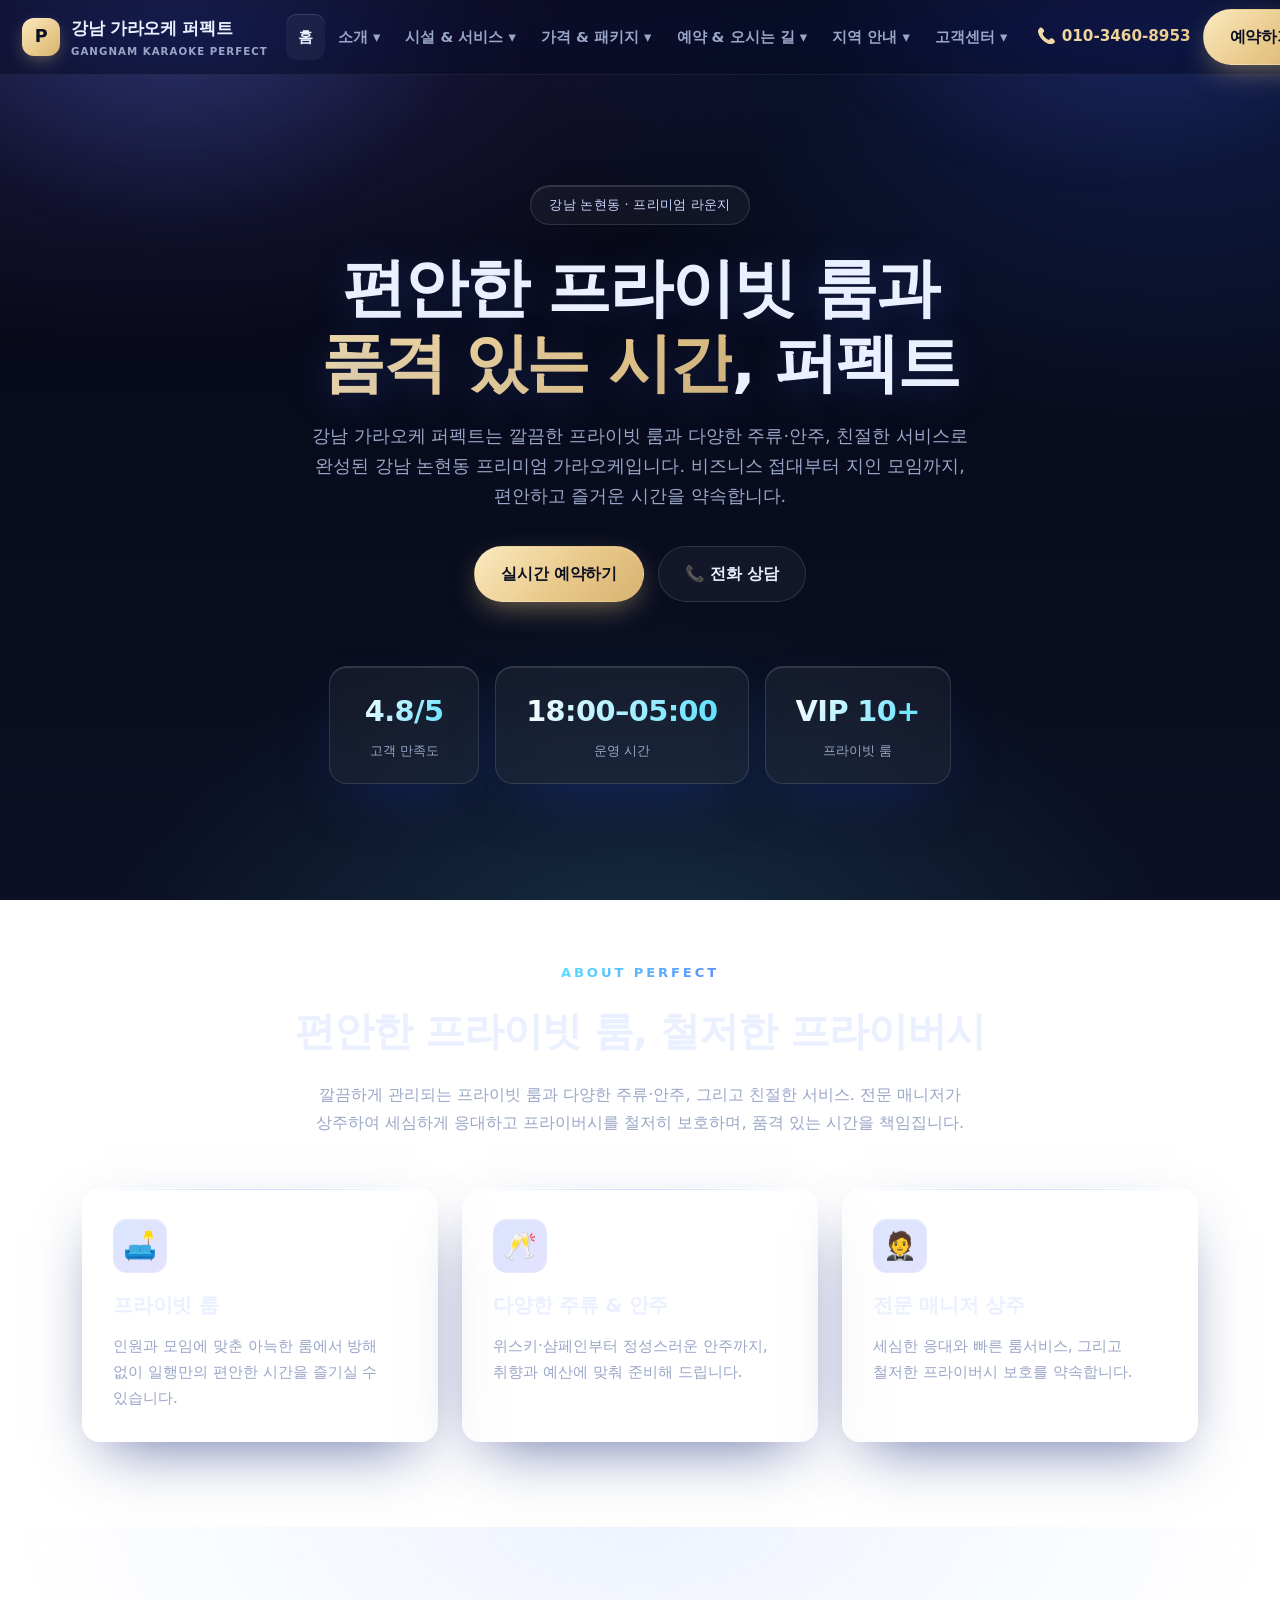
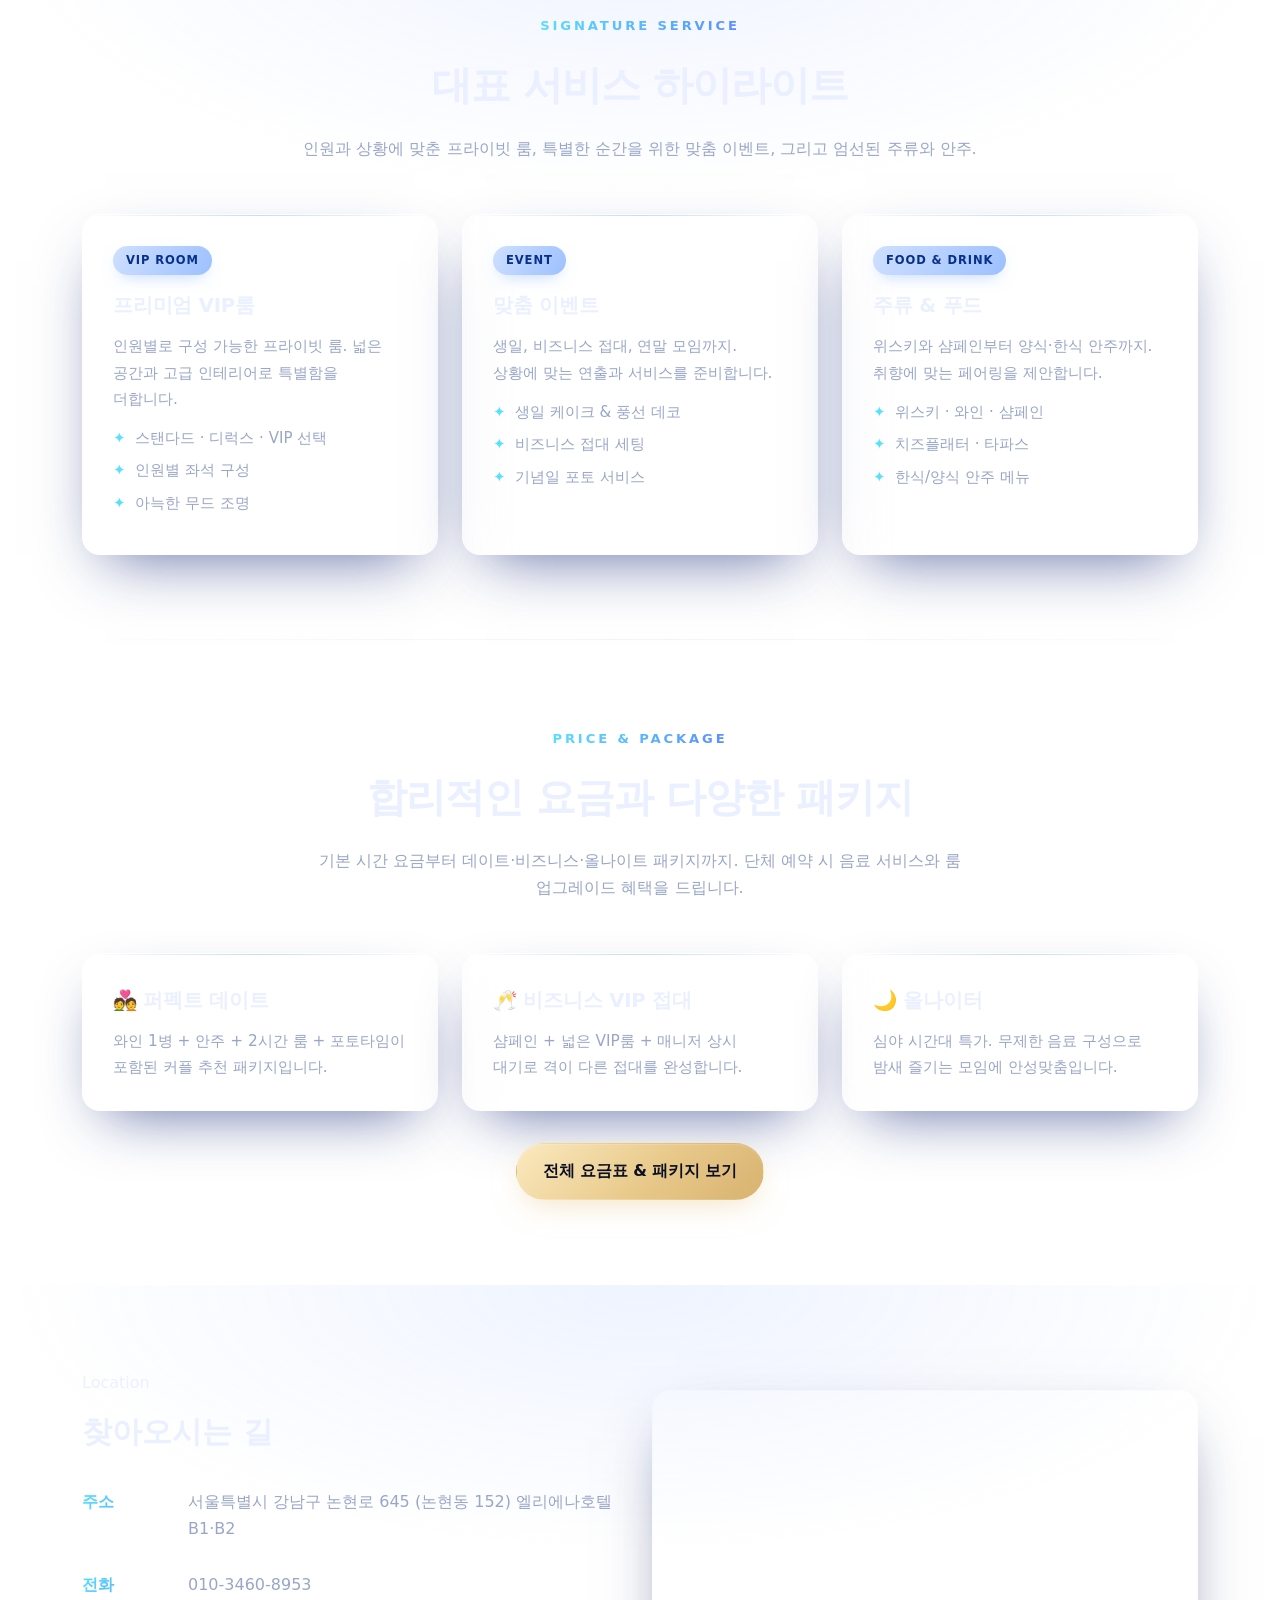
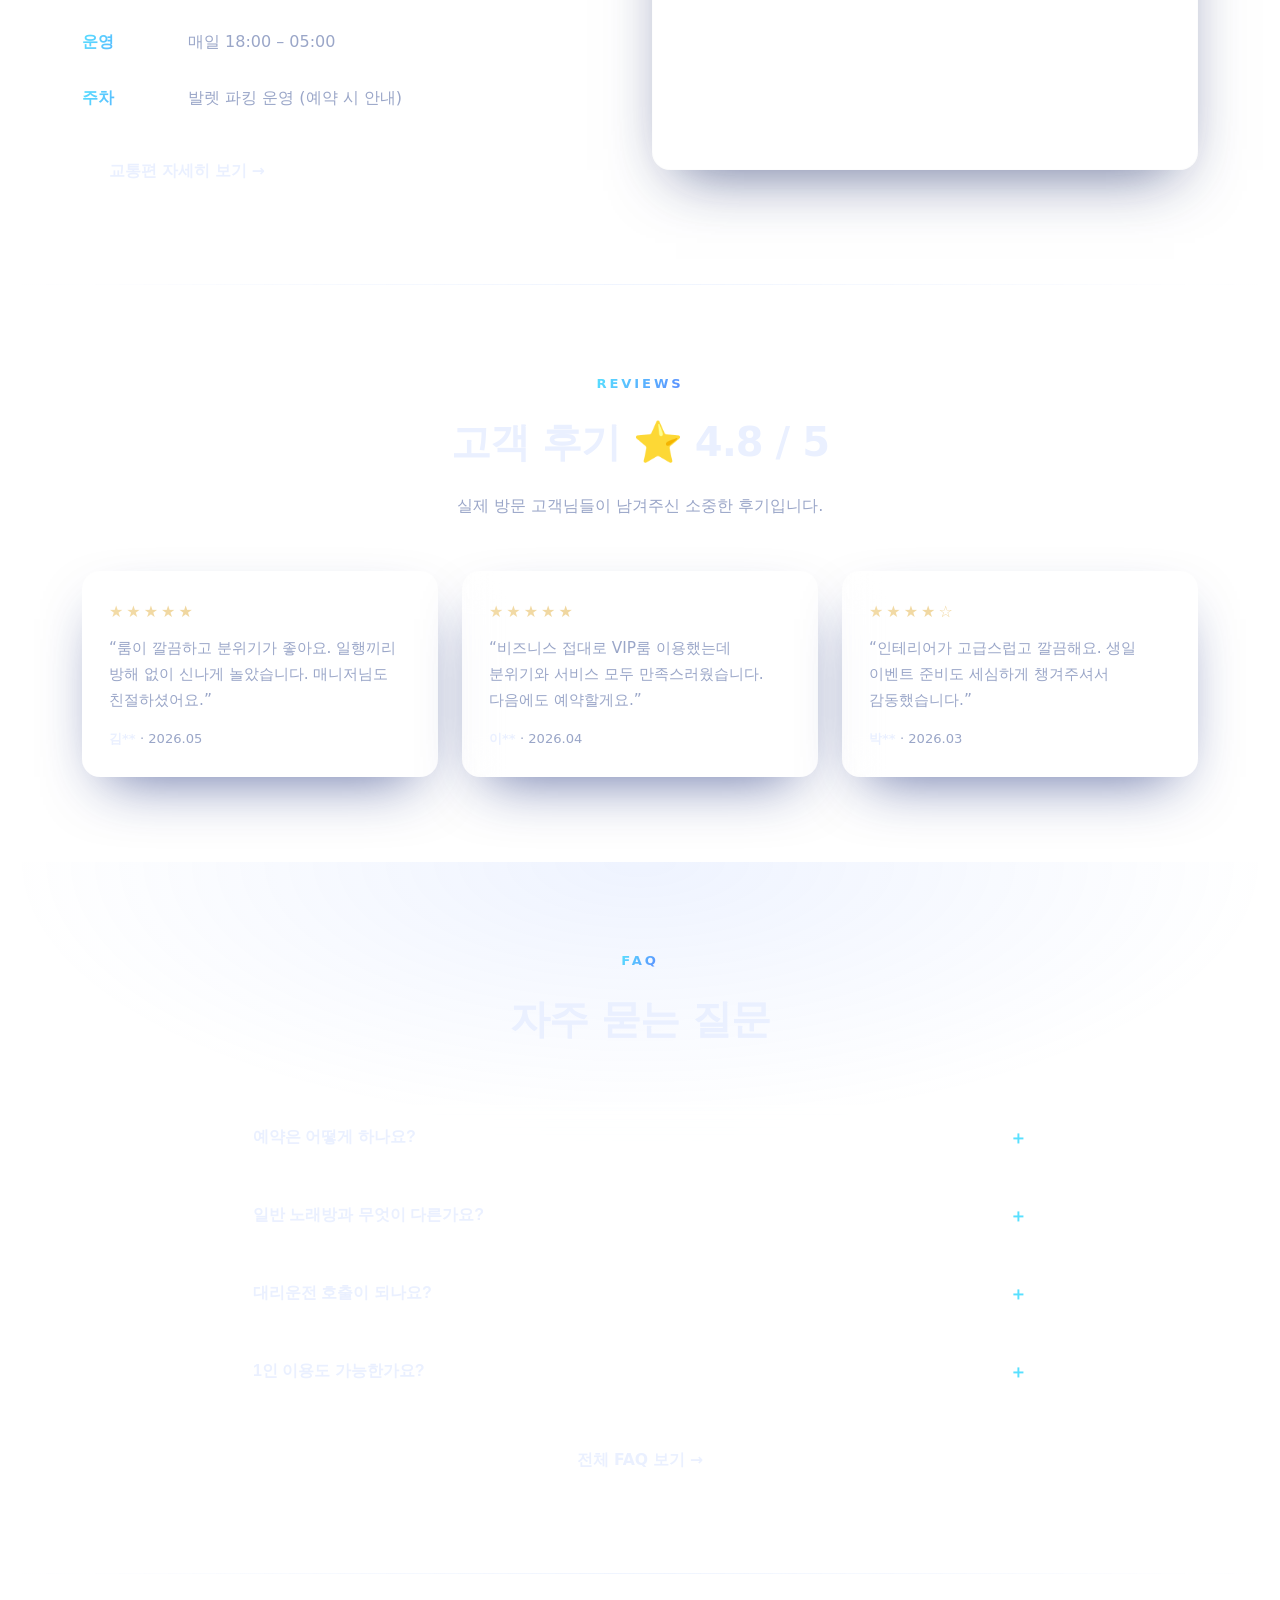
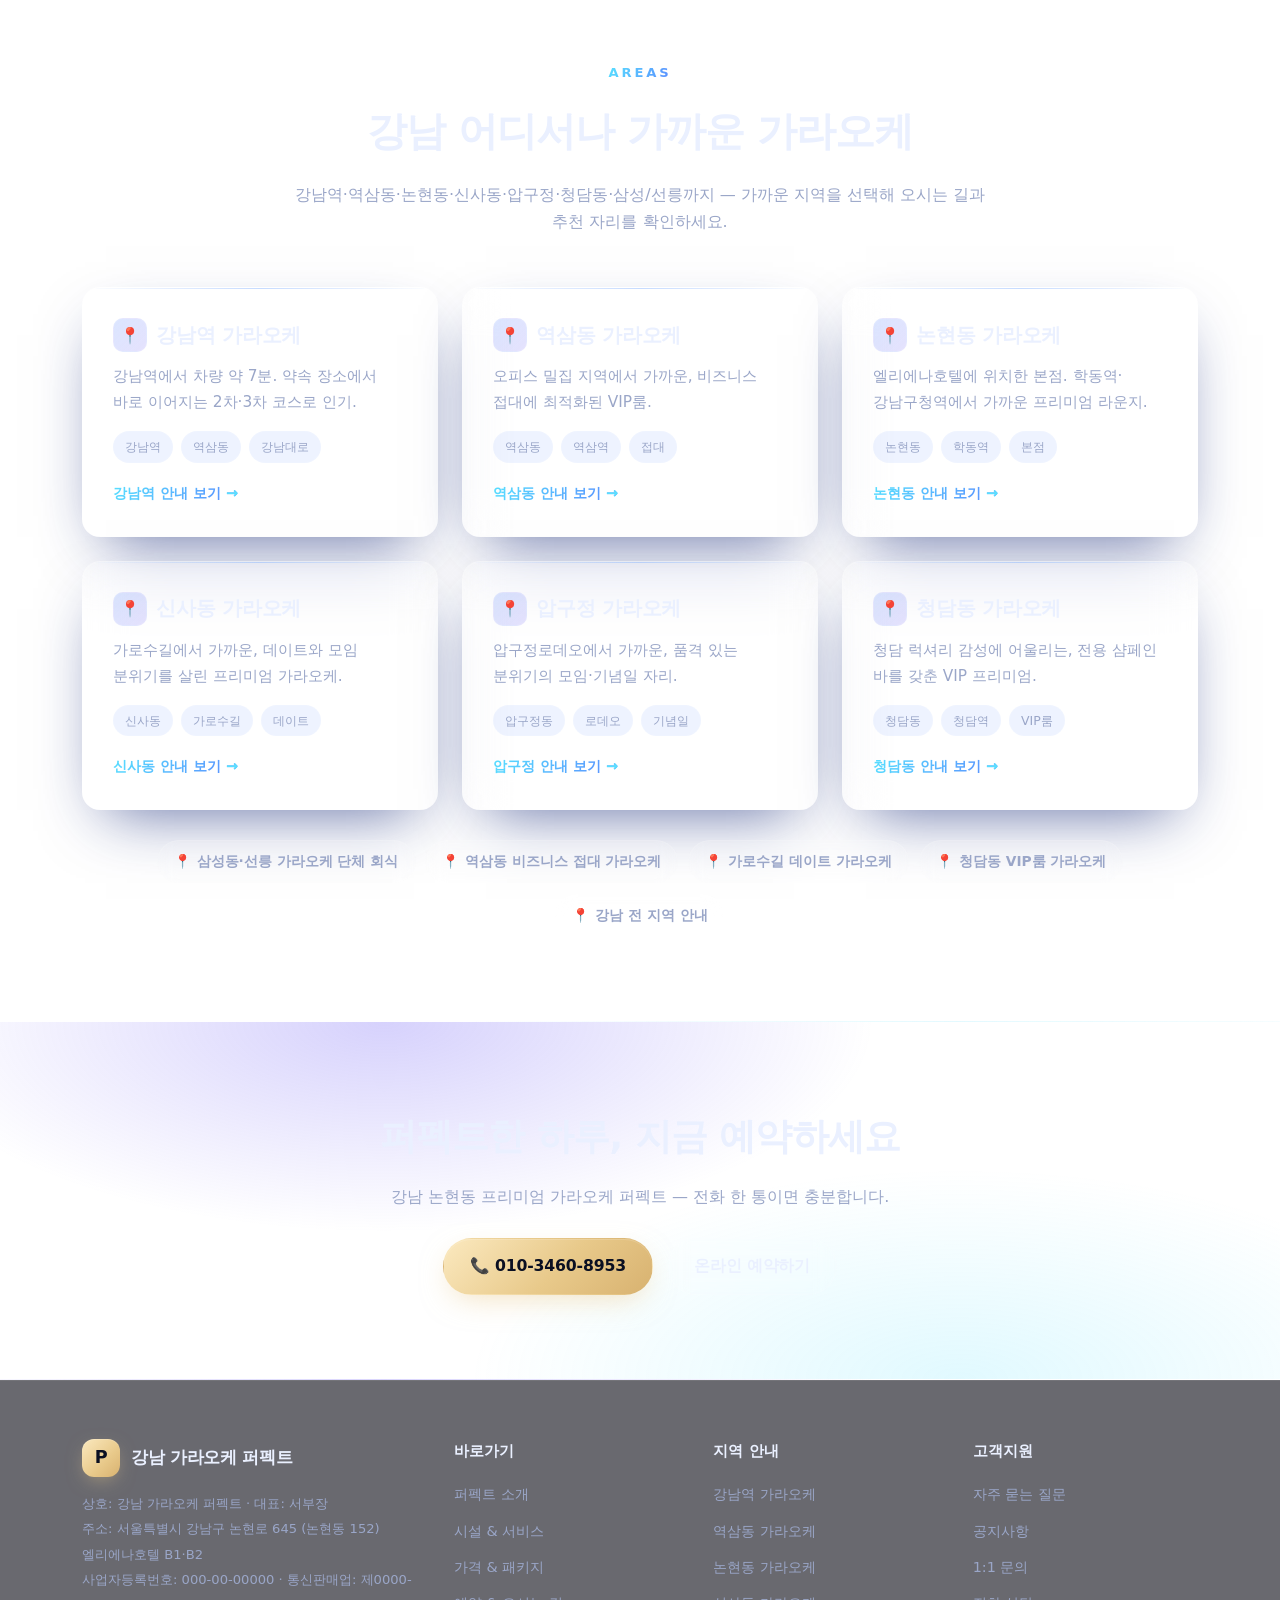
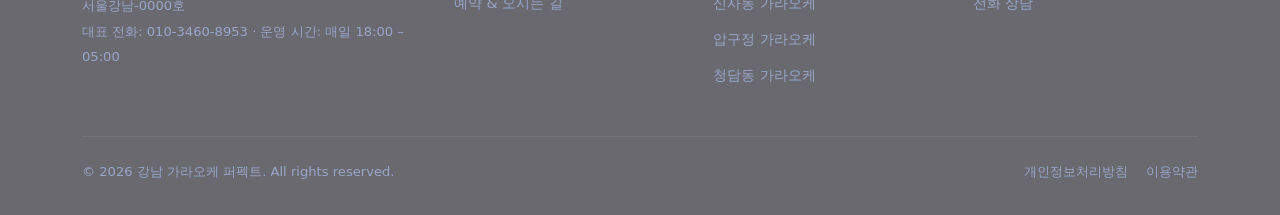
==== index.html @ 4d31bc75 "메인페이지 타이틀·설명 카피 교체 (24시 & 연중무휴 / 무료픽업·리셋 시스템) - title / meta description 신규 카피 반영 - og:title·og:desc" ====
<!DOCTYPE html>
<html lang="ko">
<head>
  <meta charset="UTF-8" />
  <meta name="viewport" content="width=device-width, initial-scale=1.0" />
  <meta name="theme-color" content="#05060f" />
  <link rel="icon" href="favicon.svg" type="image/svg+xml" />
  <link rel="icon" href="favicon.ico" sizes="any" />
  <link rel="apple-touch-icon" href="apple-touch-icon.png" />
  <title>강남 가라오케 퍼펙트 | 24시 &amp; 연중무휴</title>
  <meta name="description" content="강남 논현 논현동 위치. 퍼펙트는 다릅니다. 24시 상시 무료픽업. 무한 리셋 가능한 프리미엄 시스템. 전화 한 통으로 실시간 라인업 체크하세요." />
  <meta name="keywords" content="강남 가라오케, 퍼펙트, 강남 라운지, 논현동 가라오케, VIP룸, 프리미엄 가라오케" />
  <link rel="canonical" href="https://perfectbest365.com/" />
  <meta name="robots" content="index, follow, max-image-preview:large, max-snippet:-1, max-video-preview:-1" />
  <meta name="author" content="강남 가라오케 퍼펙트 운영팀" />

  <!-- Open Graph / 선호 썸네일 지정 -->
  <meta property="og:type" content="business.business" />
  <meta property="og:site_name" content="강남 가라오케 퍼펙트" />
  <meta property="og:title" content="강남 가라오케 퍼펙트 | 24시 &amp; 연중무휴" />
  <meta property="og:description" content="강남 논현 논현동 위치. 퍼펙트는 다릅니다. 24시 상시 무료픽업. 무한 리셋 가능한 프리미엄 시스템. 전화 한 통으로 실시간 라인업 체크하세요." />
  <meta property="og:url" content="https://perfectbest365.com/" />
  <meta property="og:image" content="https://perfectbest365.com/images/og.jpg" />
  <meta property="og:image:width" content="1200" />
  <meta property="og:image:height" content="630" />
  <meta property="og:image:alt" content="강남 가라오케 퍼펙트 — 강남 논현동 프리미엄 가라오케" />
  <meta property="og:locale" content="ko_KR" />
  <meta name="twitter:card" content="summary_large_image" />
  <meta name="twitter:title" content="강남 가라오케 퍼펙트 | 24시 &amp; 연중무휴" />
  <meta name="twitter:description" content="강남 논현 논현동 위치. 퍼펙트는 다릅니다. 24시 상시 무료픽업. 무한 리셋 가능한 프리미엄 시스템. 전화 한 통으로 실시간 라인업 체크하세요." />
  <meta name="twitter:image" content="https://perfectbest365.com/images/og.jpg" />

  <link rel="preconnect" href="https://maps.google.com" />
  <link rel="stylesheet" href="css/style.css" />

  <!-- LocalBusiness(BarOrPub) 구조화 데이터 -->
  <script type="application/ld+json">
  {
    "@context": "https://schema.org",
    "@type": "BarOrPub",
    "@id": "https://perfectbest365.com/#business",
    "name": "강남 가라오케 퍼펙트",
    "alternateName": "강남 가라오케 퍼펙트 서부장",
    "description": "강남 논현동의 프리미엄 가라오케. 깔끔한 프라이빗 룸과 다양한 주류, 친절한 서비스를 제공합니다.",
    "url": "https://perfectbest365.com/",
    "telephone": "+82-10-3460-8953",
    "image": "https://perfectbest365.com/images/og.jpg",
    "logo": "https://perfectbest365.com/apple-touch-icon.png",
    "priceRange": "₩₩₩",
    "currenciesAccepted": "KRW",
    "paymentAccepted": "현금, 신용카드",
    "smokingAllowed": false,
    "foundingDate": "2020",
    "areaServed": ["강남구", "논현동", "역삼동", "신사동", "서울"],
    "address": {
      "@type": "PostalAddress",
      "streetAddress": "논현로 645 엘리에나호텔 B1, B2",
      "addressLocality": "강남구",
      "addressRegion": "서울특별시",
      "postalCode": "06105",
      "addressCountry": "KR"
    },
    "geo": {
      "@type": "GeoCoordinates",
      "latitude": 37.5170,
      "longitude": 127.0381
    },
    "hasMap": "https://maps.google.com/?q=서울+강남구+논현로+645",
    "openingHoursSpecification": {
      "@type": "OpeningHoursSpecification",
      "dayOfWeek": ["Monday","Tuesday","Wednesday","Thursday","Friday","Saturday","Sunday"],
      "opens": "18:00",
      "closes": "05:00"
    },
    "aggregateRating": {
      "@type": "AggregateRating",
      "ratingValue": "4.8",
      "reviewCount": "217",
      "bestRating": "5",
      "worstRating": "1"
    },
    "review": [
      {
        "@type": "Review",
        "author": {"@type": "Person", "name": "김**"},
        "datePublished": "2026-05-01",
        "reviewRating": {"@type": "Rating", "ratingValue": "5", "bestRating": "5"},
        "reviewBody": "룸이 깔끔하고 분위기가 좋아요. 일행끼리 방해 없이 신나게 놀았습니다. 매니저님도 친절하셨어요."
      },
      {
        "@type": "Review",
        "author": {"@type": "Person", "name": "이**"},
        "datePublished": "2026-04-01",
        "reviewRating": {"@type": "Rating", "ratingValue": "5", "bestRating": "5"},
        "reviewBody": "비즈니스 접대로 VIP룸 이용했는데 분위기와 서비스 모두 만족스러웠습니다. 다음에도 예약할게요."
      },
      {
        "@type": "Review",
        "author": {"@type": "Person", "name": "박**"},
        "datePublished": "2026-03-01",
        "reviewRating": {"@type": "Rating", "ratingValue": "4", "bestRating": "5"},
        "reviewBody": "인테리어가 고급스럽고 깔끔해요. 생일 이벤트 준비도 세심하게 챙겨주셔서 감동했습니다."
      }
    ],
    "hasOfferCatalog": {
      "@type": "OfferCatalog",
      "name": "룸 & 패키지",
      "itemListElement": [
        {"@type": "Offer", "itemOffered": {"@type": "Service", "name": "스탠다드룸 (2~4인)"}, "priceCurrency": "KRW"},
        {"@type": "Offer", "itemOffered": {"@type": "Service", "name": "디럭스룸 (6~8인)"}, "priceCurrency": "KRW"},
        {"@type": "Offer", "itemOffered": {"@type": "Service", "name": "VIP룸 (10~15인)"}, "priceCurrency": "KRW"},
        {"@type": "Offer", "itemOffered": {"@type": "Service", "name": "퍼펙트 데이트 패키지"}, "priceCurrency": "KRW"},
        {"@type": "Offer", "itemOffered": {"@type": "Service", "name": "비즈니스 VIP 접대 패키지"}, "priceCurrency": "KRW"},
        {"@type": "Offer", "itemOffered": {"@type": "Service", "name": "올나이터 패키지"}, "priceCurrency": "KRW"}
      ]
    }
  }
  </script>
  <script type="application/ld+json">
  {
    "@context": "https://schema.org",
    "@type": "WebSite",
    "name": "강남 가라오케 퍼펙트",
    "url": "https://perfectbest365.com/",
    "inLanguage": "ko-KR",
    "publisher": {"@id": "https://perfectbest365.com/#business"}
  }
  </script>
  <script type="application/ld+json">
  {
    "@context": "https://schema.org",
    "@type": "FAQPage",
    "mainEntity": [
      {"@type": "Question", "name": "예약은 어떻게 하나요?", "acceptedAnswer": {"@type": "Answer", "text": "전화(010-3460-8953), 카카오톡, 또는 홈페이지 온라인 예약 폼으로 24시간 예약 가능합니다. 원하시는 날짜·시간·인원을 알려주시면 룸을 배정해 드립니다."}},
      {"@type": "Question", "name": "일반 노래방과 무엇이 다른가요?", "acceptedAnswer": {"@type": "Answer", "text": "퍼펙트는 고급스러운 인테리어와 프라이빗 룸, 친절한 매니저 응대, 엄선된 주류와 안주를 갖춘 프리미엄 가라오케입니다. 편안하고 프라이빗한 분위기에서 격이 다른 시간을 보내실 수 있습니다."}},
      {"@type": "Question", "name": "대리운전 호출이 되나요?", "acceptedAnswer": {"@type": "Answer", "text": "네, 매니저를 통해 대리운전 연계 서비스를 안내해 드립니다. 편하게 요청해 주세요."}},
      {"@type": "Question", "name": "1인 이용도 가능한가요?", "acceptedAnswer": {"@type": "Answer", "text": "가능합니다. 솔로 가라오케 이용도 환영하며, 자세한 요금은 가격 안내 페이지를 참고하시거나 전화로 문의해 주세요."}}
    ]
  }
  </script>
</head>
<body>

  <!-- ===== Header ===== -->
  <header class="site-header">
    <div class="container nav">
      <a class="brand" href="index.html">
        <span class="logo-mark">P</span>
        <span>강남 가라오케 퍼펙트<small>GANGNAM KARAOKE PERFECT</small></span>
      </a>

      <nav aria-label="주 메뉴">
        <ul class="nav-menu">
          <li class="current"><a href="index.html">홈</a></li>
          <li class="has-sub">
            <a href="about.html">소개 ▾</a>
            <ul class="submenu">
              <li><a href="about.html">퍼펙트 소개</a></li>
              <li><a href="about.html#vision">비전 &amp; 미션</a></li>
              <li><a href="about.html#history">연혁 &amp; 수상</a></li>
            </ul>
          </li>
          <li class="has-sub">
            <a href="facilities.html">시설 &amp; 서비스 ▾</a>
            <ul class="submenu">
              <li><a href="facilities.html#rooms">객실 타입</a></li>
              <li><a href="facilities.html#sound">인테리어 &amp; 분위기</a></li>
              <li><a href="facilities.html#drinks">주류 &amp; 안주</a></li>
              <li><a href="facilities.html#extra">부가 서비스</a></li>
            </ul>
          </li>
          <li class="has-sub">
            <a href="pricing.html">가격 &amp; 패키지 ▾</a>
            <ul class="submenu">
              <li><a href="pricing.html#hourly">시간별 요금</a></li>
              <li><a href="pricing.html#packages">이벤트 패키지</a></li>
              <li><a href="pricing.html#group">단체 &amp; 비즈니스</a></li>
            </ul>
          </li>
          <li class="has-sub">
            <a href="reservation.html">예약 &amp; 오시는 길 ▾</a>
            <ul class="submenu">
              <li><a href="reservation.html#book">예약하기</a></li>
              <li><a href="reservation.html#location">위치 &amp; 교통</a></li>
              <li><a href="reservation.html#parking">주차 정보</a></li>
            </ul>
          </li>
          <li class="has-sub">
            <a href="areas.html">지역 안내 ▾</a>
            <ul class="submenu">
              <li><a href="area-gangnam-station.html">강남역 가라오케</a></li>
              <li><a href="area-yeoksam.html">역삼동 가라오케</a></li>
              <li><a href="area-nonhyeon.html">논현동 가라오케</a></li>
              <li><a href="area-sinsa.html">신사동 가라오케</a></li>
              <li><a href="area-apgujeong.html">압구정 가라오케</a></li>
              <li><a href="area-cheongdam.html">청담동 가라오케</a></li>
              <li><a href="area-samseong.html">삼성·선릉 가라오케</a></li>
            </ul>
          </li>
          <li class="has-sub">
            <a href="support.html">고객센터 ▾</a>
            <ul class="submenu">
              <li><a href="support.html#faq">자주 묻는 질문</a></li>
              <li><a href="support.html#notice">공지사항</a></li>
              <li><a href="support.html#contact">1:1 문의</a></li>
            </ul>
          </li>
        </ul>
      </nav>

      <div class="nav-cta">
        <span class="nav-phone">📞 010-3460-8953</span>
        <a class="btn btn-gold" href="reservation.html">예약하기</a>
        <button class="nav-toggle" aria-label="메뉴 열기" aria-expanded="false">☰</button>
      </div>
    </div>
  </header>

  <!-- ===== Hero ===== -->
  <section class="hero">
    <div class="container">
      <span class="eyebrow">강남 논현동 · 프리미엄 라운지</span>
      <h1>편안한 프라이빗 룸과<br /><span class="gold">품격 있는 시간</span>, 퍼펙트</h1>
      <p class="lead">
        강남 가라오케 퍼펙트는 깔끔한 프라이빗 룸과 다양한 주류·안주, 친절한 서비스로
        완성된 강남 논현동 프리미엄 가라오케입니다. 비즈니스 접대부터 지인 모임까지,
        편안하고 즐거운 시간을 약속합니다.
      </p>
      <div class="hero-actions">
        <a class="btn btn-gold" href="reservation.html">실시간 예약하기</a>
        <a class="btn btn-line" href="tel:01034608953">📞 전화 상담</a>
      </div>
      <div class="hero-stats">
        <div class="stat"><strong>4.8/5</strong><span>고객 만족도</span></div>
        <div class="stat"><strong>18:00–05:00</strong><span>운영 시간</span></div>
        <div class="stat"><strong>VIP 10+</strong><span>프라이빗 룸</span></div>
      </div>
    </div>
  </section>

  <!-- ===== 섹션 1 : 소개 ===== -->
  <section class="section">
    <div class="container">
      <div class="section-head">
        <span class="kicker">About Perfect</span>
        <h2>편안한 프라이빗 룸, 철저한 프라이버시</h2>
        <p>
          깔끔하게 관리되는 프라이빗 룸과 다양한 주류·안주, 그리고 친절한 서비스.
          전문 매니저가 상주하여 세심하게 응대하고 프라이버시를 철저히 보호하며, 품격 있는 시간을 책임집니다.
        </p>
      </div>
      <div class="grid grid-3">
        <div class="card">
          <div class="ico">🛋️</div>
          <h3>프라이빗 룸</h3>
          <p>인원과 모임에 맞춘 아늑한 룸에서 방해 없이 일행만의 편안한 시간을 즐기실 수 있습니다.</p>
        </div>
        <div class="card">
          <div class="ico">🥂</div>
          <h3>다양한 주류 &amp; 안주</h3>
          <p>위스키·샴페인부터 정성스러운 안주까지, 취향과 예산에 맞춰 준비해 드립니다.</p>
        </div>
        <div class="card">
          <div class="ico">🤵</div>
          <h3>전문 매니저 상주</h3>
          <p>세심한 응대와 빠른 룸서비스, 그리고 철저한 프라이버시 보호를 약속합니다.</p>
        </div>
      </div>
    </div>
  </section>

  <!-- ===== 섹션 2 : 대표 서비스 ===== -->
  <section class="section alt">
    <div class="container">
      <div class="section-head">
        <span class="kicker">Signature Service</span>
        <h2>대표 서비스 하이라이트</h2>
        <p>인원과 상황에 맞춘 프라이빗 룸, 특별한 순간을 위한 맞춤 이벤트, 그리고 엄선된 주류와 안주.</p>
      </div>
      <div class="grid grid-3">
        <div class="card">
          <span class="badge">VIP ROOM</span>
          <h3>프리미엄 VIP룸</h3>
          <p>인원별로 구성 가능한 프라이빗 룸. 넓은 공간과 고급 인테리어로 특별함을 더합니다.</p>
          <ul>
            <li>스탠다드 · 디럭스 · VIP 선택</li>
            <li>인원별 좌석 구성</li>
            <li>아늑한 무드 조명</li>
          </ul>
        </div>
        <div class="card">
          <span class="badge">EVENT</span>
          <h3>맞춤 이벤트</h3>
          <p>생일, 비즈니스 접대, 연말 모임까지. 상황에 맞는 연출과 서비스를 준비합니다.</p>
          <ul>
            <li>생일 케이크 &amp; 풍선 데코</li>
            <li>비즈니스 접대 세팅</li>
            <li>기념일 포토 서비스</li>
          </ul>
        </div>
        <div class="card">
          <span class="badge">FOOD &amp; DRINK</span>
          <h3>주류 &amp; 푸드</h3>
          <p>위스키와 샴페인부터 양식·한식 안주까지. 취향에 맞는 페어링을 제안합니다.</p>
          <ul>
            <li>위스키 · 와인 · 샴페인</li>
            <li>치즈플래터 · 타파스</li>
            <li>한식/양식 안주 메뉴</li>
          </ul>
        </div>
      </div>
    </div>
  </section>

  <!-- ===== 섹션 3 : 가격 안내 ===== -->
  <section class="section">
    <div class="container">
      <div class="section-head">
        <span class="kicker">Price &amp; Package</span>
        <h2>합리적인 요금과 다양한 패키지</h2>
        <p>기본 시간 요금부터 데이트·비즈니스·올나이트 패키지까지. 단체 예약 시 음료 서비스와 룸 업그레이드 혜택을 드립니다.</p>
      </div>
      <div class="grid grid-3">
        <div class="card">
          <h3>💑 퍼펙트 데이트</h3>
          <p>와인 1병 + 안주 + 2시간 룸 + 포토타임이 포함된 커플 추천 패키지입니다.</p>
        </div>
        <div class="card">
          <h3>🥂 비즈니스 VIP 접대</h3>
          <p>샴페인 + 넓은 VIP룸 + 매니저 상시 대기로 격이 다른 접대를 완성합니다.</p>
        </div>
        <div class="card">
          <h3>🌙 올나이터</h3>
          <p>심야 시간대 특가. 무제한 음료 구성으로 밤새 즐기는 모임에 안성맞춤입니다.</p>
        </div>
      </div>
      <div style="text-align:center; margin-top:32px;">
        <a class="btn btn-gold" href="pricing.html">전체 요금표 &amp; 패키지 보기</a>
      </div>
    </div>
  </section>

  <!-- ===== 섹션 4 : 위치 ===== -->
  <section class="section alt">
    <div class="container">
      <div class="grid grid-2" style="align-items:center;">
        <div>
          <span class="kicker">Location</span>
          <h2 style="font-size:1.9rem; margin:10px 0 16px;">찾아오시는 길</h2>
          <ul class="info-list">
            <li><span class="k">주소</span><span class="v">서울특별시 강남구 논현로 645 (논현동 152) 엘리에나호텔 B1·B2</span></li>
            <li><span class="k">전화</span><span class="v">010-3460-8953</span></li>
            <li><span class="k">운영</span><span class="v">매일 18:00 – 05:00</span></li>
            <li><span class="k">주차</span><span class="v">발렛 파킹 운영 (예약 시 안내)</span></li>
          </ul>
          <a class="btn btn-line" href="reservation.html#location" style="margin-top:18px;">교통편 자세히 보기 →</a>
        </div>
        <div>
          <iframe
            class="map-frame"
            title="강남 가라오케 퍼펙트 지도"
            loading="lazy"
            src="https://maps.google.com/maps?q=%EC%84%9C%EC%9A%B8%20%EA%B0%95%EB%82%A8%EA%B5%AC%20%EB%85%BC%ED%98%84%EB%A1%9C%20645&t=&z=16&ie=UTF8&iwloc=&output=embed">
          </iframe>
        </div>
      </div>
    </div>
  </section>

  <!-- ===== 섹션 5 : 후기 ===== -->
  <section class="section">
    <div class="container">
      <div class="section-head">
        <span class="kicker">Reviews</span>
        <h2>고객 후기 ⭐ 4.8 / 5</h2>
        <p>실제 방문 고객님들이 남겨주신 소중한 후기입니다.</p>
      </div>
      <div class="grid grid-3">
        <div class="review">
          <div class="stars">★★★★★</div>
          <p>“룸이 깔끔하고 분위기가 좋아요. 일행끼리 방해 없이 신나게 놀았습니다. 매니저님도 친절하셨어요.”</p>
          <div class="who"><strong>김**</strong> · 2026.05</div>
        </div>
        <div class="review">
          <div class="stars">★★★★★</div>
          <p>“비즈니스 접대로 VIP룸 이용했는데 분위기와 서비스 모두 만족스러웠습니다. 다음에도 예약할게요.”</p>
          <div class="who"><strong>이**</strong> · 2026.04</div>
        </div>
        <div class="review">
          <div class="stars">★★★★☆</div>
          <p>“인테리어가 고급스럽고 깔끔해요. 생일 이벤트 준비도 세심하게 챙겨주셔서 감동했습니다.”</p>
          <div class="who"><strong>박**</strong> · 2026.03</div>
        </div>
      </div>
    </div>
  </section>

  <!-- ===== 섹션 6 : FAQ 요약 ===== -->
  <section class="section alt">
    <div class="container">
      <div class="section-head">
        <span class="kicker">FAQ</span>
        <h2>자주 묻는 질문</h2>
      </div>
      <div style="max-width:820px; margin:0 auto;">
        <div class="faq-item">
          <button class="faq-q" aria-expanded="false">예약은 어떻게 하나요?<span class="mark">＋</span></button>
          <div class="faq-a"><div class="faq-a-inner">전화(010-3460-8953), 카카오톡, 또는 홈페이지 온라인 예약 폼으로 24시간 예약 가능합니다. 원하시는 날짜·시간·인원을 알려주시면 룸을 배정해 드립니다.</div></div>
        </div>
        <div class="faq-item">
          <button class="faq-q" aria-expanded="false">일반 노래방과 무엇이 다른가요?<span class="mark">＋</span></button>
          <div class="faq-a"><div class="faq-a-inner">퍼펙트는 고급스러운 인테리어와 프라이빗 룸, 친절한 매니저 응대, 엄선된 주류와 안주를 갖춘 프리미엄 가라오케입니다. 편안하고 프라이빗한 분위기에서 격이 다른 시간을 보내실 수 있습니다.</div></div>
        </div>
        <div class="faq-item">
          <button class="faq-q" aria-expanded="false">대리운전 호출이 되나요?<span class="mark">＋</span></button>
          <div class="faq-a"><div class="faq-a-inner">네, 매니저를 통해 대리운전 연계 서비스를 안내해 드립니다. 편하게 요청해 주세요.</div></div>
        </div>
        <div class="faq-item">
          <button class="faq-q" aria-expanded="false">1인 이용도 가능한가요?<span class="mark">＋</span></button>
          <div class="faq-a"><div class="faq-a-inner">가능합니다. 솔로 가라오케 이용도 환영하며, 자세한 요금은 가격 안내 페이지를 참고하시거나 전화로 문의해 주세요.</div></div>
        </div>
      </div>
      <div style="text-align:center; margin-top:28px;">
        <a class="btn btn-line" href="support.html#faq">전체 FAQ 보기 →</a>
      </div>
    </div>
  </section>

  <!-- ===== 섹션 7 : 지역별 안내 (내부링크) ===== -->
  <section class="section">
    <div class="container">
      <div class="section-head">
        <span class="kicker">Areas</span>
        <h2>강남 어디서나 가까운 가라오케</h2>
        <p>강남역·역삼동·논현동·신사동·압구정·청담동·삼성/선릉까지 — 가까운 지역을 선택해 오시는 길과 추천 자리를 확인하세요.</p>
      </div>
      <div class="grid grid-3">
        <div class="card area-card">
          <h3><span class="pin">📍</span>강남역 가라오케</h3>
          <p>강남역에서 차량 약 7분. 약속 장소에서 바로 이어지는 2차·3차 코스로 인기.</p>
          <div class="area-meta"><span>강남역</span><span>역삼동</span><span>강남대로</span></div>
          <a class="more" href="area-gangnam-station.html">강남역 안내 보기</a>
        </div>
        <div class="card area-card">
          <h3><span class="pin">📍</span>역삼동 가라오케</h3>
          <p>오피스 밀집 지역에서 가까운, 비즈니스 접대에 최적화된 VIP룸.</p>
          <div class="area-meta"><span>역삼동</span><span>역삼역</span><span>접대</span></div>
          <a class="more" href="area-yeoksam.html">역삼동 안내 보기</a>
        </div>
        <div class="card area-card">
          <h3><span class="pin">📍</span>논현동 가라오케</h3>
          <p>엘리에나호텔에 위치한 본점. 학동역·강남구청역에서 가까운 프리미엄 라운지.</p>
          <div class="area-meta"><span>논현동</span><span>학동역</span><span>본점</span></div>
          <a class="more" href="area-nonhyeon.html">논현동 안내 보기</a>
        </div>
        <div class="card area-card">
          <h3><span class="pin">📍</span>신사동 가라오케</h3>
          <p>가로수길에서 가까운, 데이트와 모임 분위기를 살린 프리미엄 가라오케.</p>
          <div class="area-meta"><span>신사동</span><span>가로수길</span><span>데이트</span></div>
          <a class="more" href="area-sinsa.html">신사동 안내 보기</a>
        </div>
        <div class="card area-card">
          <h3><span class="pin">📍</span>압구정 가라오케</h3>
          <p>압구정로데오에서 가까운, 품격 있는 분위기의 모임·기념일 자리.</p>
          <div class="area-meta"><span>압구정동</span><span>로데오</span><span>기념일</span></div>
          <a class="more" href="area-apgujeong.html">압구정 안내 보기</a>
        </div>
        <div class="card area-card">
          <h3><span class="pin">📍</span>청담동 가라오케</h3>
          <p>청담 럭셔리 감성에 어울리는, 전용 샴페인 바를 갖춘 VIP 프리미엄.</p>
          <div class="area-meta"><span>청담동</span><span>청담역</span><span>VIP룸</span></div>
          <a class="more" href="area-cheongdam.html">청담동 안내 보기</a>
        </div>
      </div>
      <div class="chips center" style="margin-top:30px;">
        <a class="chip" href="area-samseong.html"><span class="pin">📍</span>삼성동·선릉 가라오케 단체 회식</a>
        <a class="chip" href="area-yeoksam.html"><span class="pin">📍</span>역삼동 비즈니스 접대 가라오케</a>
        <a class="chip" href="area-sinsa.html"><span class="pin">📍</span>가로수길 데이트 가라오케</a>
        <a class="chip" href="area-cheongdam.html"><span class="pin">📍</span>청담동 VIP룸 가라오케</a>
        <a class="chip" href="areas.html"><span class="pin">📍</span>강남 전 지역 안내</a>
      </div>
    </div>
  </section>

  <!-- ===== CTA ===== -->
  <section class="cta-band">
    <div class="container">
      <h2>퍼펙트한 하루, 지금 예약하세요</h2>
      <p>강남 논현동 프리미엄 가라오케 퍼펙트 — 전화 한 통이면 충분합니다.</p>
      <div class="hero-actions">
        <a class="btn btn-gold" href="tel:01034608953">📞 010-3460-8953</a>
        <a class="btn btn-line" href="reservation.html">온라인 예약하기</a>
      </div>
    </div>
  </section>

  <!-- ===== Footer ===== -->
  <footer class="site-footer">
    <div class="container">
      <div class="footer-grid">
        <div>
          <div class="brand" style="margin-bottom:14px;">
            <span class="logo-mark">P</span>
            <span>강남 가라오케 퍼펙트</span>
          </div>
          <p class="footer-biz">
            상호: 강남 가라오케 퍼펙트 · 대표: 서부장<br />
            주소: 서울특별시 강남구 논현로 645 (논현동 152) 엘리에나호텔 B1·B2<br />
            사업자등록번호: 000-00-00000 · 통신판매업: 제0000-서울강남-0000호<br />
            대표 전화: 010-3460-8953 · 운영 시간: 매일 18:00 – 05:00
          </p>
        </div>
        <div>
          <h4>바로가기</h4>
          <ul>
            <li><a href="about.html">퍼펙트 소개</a></li>
            <li><a href="facilities.html">시설 &amp; 서비스</a></li>
            <li><a href="pricing.html">가격 &amp; 패키지</a></li>
            <li><a href="reservation.html">예약 &amp; 오시는 길</a></li>
          </ul>
        </div>
        <div>
          <h4>지역 안내</h4>
          <ul>
            <li><a href="area-gangnam-station.html">강남역 가라오케</a></li>
            <li><a href="area-yeoksam.html">역삼동 가라오케</a></li>
            <li><a href="area-nonhyeon.html">논현동 가라오케</a></li>
            <li><a href="area-sinsa.html">신사동 가라오케</a></li>
            <li><a href="area-apgujeong.html">압구정 가라오케</a></li>
            <li><a href="area-cheongdam.html">청담동 가라오케</a></li>
          </ul>
        </div>
        <div>
          <h4>고객지원</h4>
          <ul>
            <li><a href="support.html#faq">자주 묻는 질문</a></li>
            <li><a href="support.html#notice">공지사항</a></li>
            <li><a href="support.html#contact">1:1 문의</a></li>
            <li><a href="tel:01034608953">전화 상담</a></li>
          </ul>
        </div>
      </div>
      <div class="footer-bottom">
        <span>&copy; <span id="year">2026</span> 강남 가라오케 퍼펙트. All rights reserved.</span>
        <span class="links">
          <a href="support.html#privacy">개인정보처리방침</a>
          <a href="support.html#terms">이용약관</a>
        </span>
      </div>
    </div>
  </footer>

  <a class="fab-call" href="tel:01034608953">📞 전화예약</a>
  <script src="js/main.js"></script>
</body>
</html>
---- css/style.css ----
/* =========================================================
   강남 가라오케 퍼펙트 — "MIDNIGHT GLASS" 테마
   미드나잇 블루 그라데이션 + 유리질감(글래스모피즘) + 글로우
   스카이라운지 무드의 모던 럭셔리 / 모바일 우선 반응형
   ========================================================= */

:root {
  /* 미드나잇 베이스 */
  --bg:        #05060f;
  --bg-2:      #080b1c;
  --ink:       #0b1024;

  /* 글래스 서피스 */
  --glass:        rgba(255, 255, 255, 0.045);
  --glass-strong: rgba(255, 255, 255, 0.07);
  --glass-line:   rgba(255, 255, 255, 0.12);
  --glass-line-2: rgba(255, 255, 255, 0.07);

  /* 텍스트 */
  --text:      #eaf0ff;
  --text-dim:  #9aa6c8;

  /* 글로우 액센트 */
  --blue:      #5b8cff;     /* 라이트 미드나잇 블루 */
  --indigo:    #6d5cf6;     /* 인디고 글로우 */
  --cyan:      #58e0ff;     /* 아이스 시안 하이라이트 */
  --gold:      #e8c98a;     /* 샴페인 골드 (럭셔리 포인트) */
  --gold-soft: #f3dca8;

  --radius:    18px;
  --radius-sm: 12px;
  --maxw:      1160px;

  /* 글로우 셰도우 */
  --glow-blue:  0 0 0 1px rgba(91, 140, 255, 0.18), 0 18px 50px -14px rgba(60, 110, 255, 0.45);
  --glow-soft:  0 24px 60px -24px rgba(20, 40, 120, 0.7);
  --inset-top:  inset 0 1px 0 rgba(255, 255, 255, 0.14);
}

* { box-sizing: border-box; margin: 0; padding: 0; }

html { scroll-behavior: smooth; }

body {
  font-family: "Pretendard", "Apple SD Gothic Neo", "Noto Sans KR",
    "Malgun Gothic", system-ui, sans-serif;
  color: var(--text);
  line-height: 1.7;
  word-break: keep-all;
  -webkit-font-smoothing: antialiased;
  background:
    radial-gradient(1200px 700px at 12% -8%,  rgba(109, 92, 246, 0.30), transparent 60%),
    radial-gradient(1100px 700px at 92% 4%,   rgba(40, 90, 220, 0.28), transparent 58%),
    radial-gradient(900px 600px at 50% 108%,  rgba(88, 224, 255, 0.14), transparent 60%),
    linear-gradient(180deg, var(--bg) 0%, var(--bg-2) 45%, var(--ink) 100%);
  background-attachment: fixed;
}

/* 은은하게 떠다니는 오로라 글로우 블롭 */
body::before {
  content: "";
  position: fixed;
  inset: -20% -10% auto -10%;
  height: 70vh;
  z-index: -1;
  pointer-events: none;
  background:
    radial-gradient(420px 320px at 20% 30%, rgba(91, 140, 255, 0.22), transparent 70%),
    radial-gradient(460px 340px at 80% 20%, rgba(109, 92, 246, 0.20), transparent 70%);
  filter: blur(14px);
  animation: drift 16s ease-in-out infinite alternate;
}
@keyframes drift {
  0%   { transform: translate3d(0, 0, 0) scale(1); }
  100% { transform: translate3d(0, 28px, 0) scale(1.06); }
}

a { color: inherit; text-decoration: none; }
img { max-width: 100%; display: block; }

.container { width: 100%; max-width: var(--maxw); margin: 0 auto; padding: 0 22px; }

/* 샴페인 골드 그라데이션 텍스트 */
.gold {
  background: linear-gradient(120deg, var(--gold-soft), var(--gold) 60%, #d9b876);
  -webkit-background-clip: text;
  background-clip: text;
  color: transparent;
}
.muted { color: var(--text-dim); }

/* ---------- Buttons ---------- */
.btn {
  display: inline-flex;
  align-items: center;
  gap: 8px;
  padding: 14px 26px;
  border-radius: 999px;
  font-weight: 700;
  font-size: 0.98rem;
  letter-spacing: -0.01em;
  border: 1px solid transparent;
  cursor: pointer;
  position: relative;
  transition: transform 0.18s ease, box-shadow 0.25s ease, background 0.25s ease, border-color 0.25s;
}
.btn:hover { transform: translateY(-2px); }

.btn-gold {
  color: #0a0f22;
  background: linear-gradient(135deg, #fbe9bf, var(--gold) 55%, #d8b270);
  box-shadow: 0 10px 30px -8px rgba(232, 201, 138, 0.55), var(--inset-top);
}
.btn-gold:hover { box-shadow: 0 16px 42px -8px rgba(232, 201, 138, 0.7), var(--inset-top); }

.btn-line {
  color: var(--text);
  background: var(--glass);
  border-color: var(--glass-line);
  backdrop-filter: blur(10px);
  -webkit-backdrop-filter: blur(10px);
}
.btn-line:hover {
  border-color: rgba(91, 140, 255, 0.65);
  box-shadow: var(--glow-blue);
  color: #dbe6ff;
}

/* ---------- Header / Nav (glass) ---------- */
.site-header {
  position: sticky;
  top: 0;
  z-index: 100;
  background: rgba(8, 11, 28, 0.55);
  backdrop-filter: blur(18px) saturate(150%);
  -webkit-backdrop-filter: blur(18px) saturate(150%);
  border-bottom: 1px solid var(--glass-line-2);
}
.site-header .container { max-width: 1280px; }
.nav {
  display: flex; align-items: center; justify-content: space-between;
  flex-wrap: nowrap; gap: 18px; min-height: 74px;
}

.brand {
  display: flex; align-items: center; gap: 11px;
  font-weight: 800; font-size: 1.08rem; letter-spacing: -0.02em;
  white-space: nowrap; flex-shrink: 0;
}
.brand .logo-mark {
  width: 38px; height: 38px;
  display: grid; place-items: center;
  border-radius: 12px;
  font-size: 1.1rem; font-weight: 800; color: #0a0f22;
  background: linear-gradient(135deg, #fbe9bf, var(--gold) 60%, #d8b270);
  box-shadow: 0 6px 20px -6px rgba(232, 201, 138, 0.6), var(--inset-top);
}
.brand small { display: block; font-size: 0.64rem; color: var(--text-dim); font-weight: 600; letter-spacing: 0.1em; white-space: nowrap; }

.nav-menu { display: flex; align-items: center; gap: 1px; list-style: none; flex-wrap: nowrap; }
.nav-menu > li { position: relative; }
.nav-menu > li > a {
  display: inline-flex; align-items: center; gap: 4px;
  padding: 10px 12px; border-radius: 11px;
  font-weight: 600; font-size: 0.92rem; color: var(--text-dim);
  white-space: nowrap;
  transition: color 0.18s, background 0.18s, box-shadow 0.18s;
}
.nav-menu > li > a:hover,
.nav-menu > li.current > a {
  color: #eaf0ff;
  background: var(--glass);
  box-shadow: var(--inset-top);
}

/* Glass dropdown */
.submenu {
  position: absolute;
  top: calc(100% + 10px);
  left: 0;
  min-width: 218px;
  list-style: none;
  padding: 9px;
  border-radius: 16px;
  background: rgba(16, 20, 44, 0.75);
  border: 1px solid var(--glass-line);
  backdrop-filter: blur(22px) saturate(160%);
  -webkit-backdrop-filter: blur(22px) saturate(160%);
  box-shadow: var(--glow-soft), var(--inset-top);
  opacity: 0; visibility: hidden; transform: translateY(8px);
  transition: opacity 0.18s, transform 0.18s, visibility 0.18s;
}
.nav-menu > li:hover .submenu,
.nav-menu > li:focus-within .submenu { opacity: 1; visibility: visible; transform: translateY(0); }
.submenu a { display: block; padding: 10px 13px; border-radius: 10px; font-size: 0.9rem; color: var(--text-dim); transition: 0.15s; }
.submenu a:hover { background: rgba(91, 140, 255, 0.14); color: #eaf0ff; }

.nav-cta { display: flex; align-items: center; gap: 12px; flex-shrink: 0; }
.nav-phone {
  font-weight: 800; white-space: nowrap; font-size: 0.95rem;
  background: linear-gradient(120deg, var(--gold-soft), var(--gold));
  -webkit-background-clip: text; background-clip: text; color: transparent;
}
.nav-toggle {
  display: none; width: 46px; height: 46px;
  border-radius: 12px; font-size: 1.3rem; cursor: pointer;
  color: var(--text); background: var(--glass); border: 1px solid var(--glass-line);
  backdrop-filter: blur(10px);
}

/* ---------- Hero ---------- */
.hero { position: relative; padding: 110px 0 90px; text-align: center; overflow: hidden; }
.hero .eyebrow {
  display: inline-block; padding: 8px 18px; margin-bottom: 26px;
  border-radius: 999px; font-size: 0.82rem; letter-spacing: 0.02em;
  color: #cdd9ff;
  background: var(--glass); border: 1px solid var(--glass-line);
  backdrop-filter: blur(10px); box-shadow: var(--inset-top);
}
.hero h1 {
  font-size: clamp(2.2rem, 6vw, 4rem);
  line-height: 1.16; letter-spacing: -0.035em; margin-bottom: 22px;
  text-shadow: 0 8px 40px rgba(70, 110, 240, 0.25);
}
.hero p.lead { max-width: 660px; margin: 0 auto 34px; color: var(--text-dim); font-size: 1.1rem; }
.hero-actions { display: flex; gap: 14px; justify-content: center; flex-wrap: wrap; }

.hero-stats { display: flex; gap: 16px; justify-content: center; flex-wrap: wrap; margin-top: 64px; }
.hero-stats .stat {
  padding: 20px 30px; border-radius: var(--radius); min-width: 150px;
  background: var(--glass); border: 1px solid var(--glass-line);
  backdrop-filter: blur(16px); box-shadow: var(--glow-soft), var(--inset-top);
}
.hero-stats .stat strong {
  display: block; font-size: 1.8rem; letter-spacing: -0.02em;
  background: linear-gradient(120deg, #fff, var(--cyan));
  -webkit-background-clip: text; background-clip: text; color: transparent;
}
.hero-stats .stat span { font-size: 0.84rem; color: var(--text-dim); }

/* ---------- Sections ---------- */
.section { padding: 84px 0; position: relative; }
.section.alt {
  background:
    linear-gradient(180deg, rgba(255,255,255,0.018), rgba(255,255,255,0.018)),
    radial-gradient(900px 380px at 50% 0%, rgba(91, 140, 255, 0.10), transparent 70%);
  border-top: 1px solid var(--glass-line-2);
  border-bottom: 1px solid var(--glass-line-2);
}
.section-head { text-align: center; max-width: 700px; margin: 0 auto 52px; }
.section-head .kicker {
  font-weight: 700; font-size: 0.82rem; letter-spacing: 0.22em; text-transform: uppercase;
  background: linear-gradient(120deg, var(--cyan), var(--blue));
  -webkit-background-clip: text; background-clip: text; color: transparent;
}
.section-head h2 { font-size: clamp(1.7rem, 4.2vw, 2.5rem); margin: 12px 0 16px; letter-spacing: -0.025em; }
.section-head p { color: var(--text-dim); }

/* Page hero */
.page-hero {
  padding: 92px 0 60px; text-align: center; position: relative;
  border-bottom: 1px solid var(--glass-line-2);
  background: radial-gradient(720px 320px at 50% -10%, rgba(109, 92, 246, 0.22), transparent 70%);
}
.page-hero h1 { font-size: clamp(2rem, 5vw, 3rem); letter-spacing: -0.03em; text-shadow: 0 8px 40px rgba(70,110,240,0.25); }
.page-hero p { color: var(--text-dim); margin-top: 14px; }
.breadcrumb { font-size: 0.85rem; color: var(--text-dim); margin-bottom: 20px; }
.breadcrumb a:hover { color: var(--cyan); }

/* ---------- Glass Cards / Grids ---------- */
.grid { display: grid; gap: 24px; }
.grid-2 { grid-template-columns: repeat(2, 1fr); }
.grid-3 { grid-template-columns: repeat(3, 1fr); }

.card {
  position: relative;
  padding: 30px;
  border-radius: var(--radius);
  background: var(--glass);
  border: 1px solid var(--glass-line);
  backdrop-filter: blur(20px) saturate(140%);
  -webkit-backdrop-filter: blur(20px) saturate(140%);
  box-shadow: var(--glow-soft), var(--inset-top);
  overflow: hidden;
  transition: transform 0.22s ease, border-color 0.22s ease, box-shadow 0.3s ease;
}
/* 카드 상단 글로우 라인 */
.card::before {
  content: "";
  position: absolute; inset: 0 0 auto 0; height: 1px;
  background: linear-gradient(90deg, transparent, rgba(120, 170, 255, 0.7), transparent);
  opacity: 0.6;
}
/* 호버 시 떠오르는 글로우 */
.card::after {
  content: "";
  position: absolute; inset: -40% 30% auto; height: 60%;
  background: radial-gradient(closest-side, rgba(91, 140, 255, 0.28), transparent);
  opacity: 0; transition: opacity 0.3s ease;
  pointer-events: none;
}
.card:hover {
  transform: translateY(-6px);
  border-color: rgba(120, 170, 255, 0.45);
  box-shadow: 0 30px 70px -28px rgba(50, 100, 240, 0.6), var(--inset-top);
}
.card:hover::after { opacity: 1; }

.card .ico {
  font-size: 1.7rem; margin-bottom: 16px;
  width: 54px; height: 54px; display: grid; place-items: center;
  border-radius: 14px;
  background: linear-gradient(135deg, rgba(91,140,255,0.22), rgba(109,92,246,0.18));
  border: 1px solid var(--glass-line);
  box-shadow: var(--inset-top);
}
.card h3 { font-size: 1.22rem; margin-bottom: 11px; letter-spacing: -0.01em; }
.card p { color: var(--text-dim); font-size: 0.96rem; }
.card ul { list-style: none; margin-top: 14px; }
.card ul li { position: relative; padding-left: 22px; margin-bottom: 7px; color: var(--text-dim); font-size: 0.94rem; }
.card ul li::before { content: "✦"; position: absolute; left: 0; color: var(--cyan); }

.badge {
  display: inline-block; padding: 5px 13px; margin-bottom: 14px;
  border-radius: 999px; font-size: 0.72rem; font-weight: 800; letter-spacing: 0.08em;
  color: #07308a;
  background: linear-gradient(120deg, #cfe0ff, #9cc0ff);
  box-shadow: 0 6px 18px -8px rgba(120, 170, 255, 0.7);
}

/* Prose */
.prose { max-width: 840px; margin: 0 auto; }
.prose h2 { font-size: 1.6rem; margin: 42px 0 16px; letter-spacing: -0.02em; }
.prose h2:first-child { margin-top: 0; }
.prose h3 {
  font-size: 1.2rem; margin: 28px 0 11px;
  background: linear-gradient(120deg, var(--cyan), var(--blue));
  -webkit-background-clip: text; background-clip: text; color: transparent;
}
.prose p { color: var(--text-dim); margin-bottom: 15px; }
.prose ul, .prose ol { color: var(--text-dim); margin: 0 0 18px 22px; }
.prose li { margin-bottom: 8px; }
.prose strong { color: var(--text); }

/* Glass tables */
.table-wrap { overflow-x: auto; margin: 20px 0; border-radius: var(--radius); }
table.price {
  width: 100%; border-collapse: separate; border-spacing: 0; min-width: 500px;
  background: var(--glass); border: 1px solid var(--glass-line);
  backdrop-filter: blur(18px); border-radius: var(--radius); overflow: hidden;
}
table.price th, table.price td { padding: 15px 18px; text-align: center; border-bottom: 1px solid var(--glass-line-2); }
table.price thead th {
  background: linear-gradient(180deg, rgba(91,140,255,0.20), rgba(91,140,255,0.06));
  color: #dbe6ff; font-weight: 700;
}
table.price tbody tr:last-child td { border-bottom: none; }
table.price tbody tr:hover td { background: rgba(91, 140, 255, 0.06); }
table.price td:first-child { text-align: left; font-weight: 600; color: var(--text); }

/* FAQ accordion (glass) */
.faq-item {
  border: 1px solid var(--glass-line); border-radius: var(--radius-sm); margin-bottom: 13px; overflow: hidden;
  background: var(--glass); backdrop-filter: blur(14px);
  transition: border-color 0.2s, box-shadow 0.2s;
}
.faq-item.open { border-color: rgba(120, 170, 255, 0.45); box-shadow: var(--glow-blue); }
.faq-q {
  width: 100%; text-align: left; background: transparent; color: var(--text);
  border: none; cursor: pointer; padding: 19px 22px; font-size: 1rem; font-weight: 600;
  display: flex; justify-content: space-between; align-items: center; gap: 12px;
}
.faq-q .mark { color: var(--cyan); transition: transform 0.25s; flex-shrink: 0; font-size: 1.15rem; }
.faq-item.open .faq-q .mark { transform: rotate(135deg); }
.faq-a { max-height: 0; overflow: hidden; transition: max-height 0.28s ease; }
.faq-a .faq-a-inner { padding: 0 22px 19px; color: var(--text-dim); }

/* Reviews (glass) */
.review {
  padding: 26px; border-radius: var(--radius);
  background: var(--glass); border: 1px solid var(--glass-line);
  backdrop-filter: blur(18px); box-shadow: var(--glow-soft), var(--inset-top);
}
.review .stars {
  letter-spacing: 3px; margin-bottom: 10px;
  background: linear-gradient(120deg, var(--gold-soft), var(--gold));
  -webkit-background-clip: text; background-clip: text; color: transparent;
}
.review p { color: var(--text-dim); font-size: 0.96rem; margin-bottom: 14px; }
.review .who { font-size: 0.82rem; color: var(--text-dim); }
.review .who strong { color: var(--text); }

/* CTA band */
.cta-band {
  position: relative; text-align: center; padding: 84px 22px; overflow: hidden;
  border-top: 1px solid var(--glass-line-2); border-bottom: 1px solid var(--glass-line-2);
  background:
    radial-gradient(700px 300px at 30% 0%, rgba(109, 92, 246, 0.28), transparent 70%),
    radial-gradient(700px 300px at 75% 100%, rgba(88, 224, 255, 0.18), transparent 70%);
}
.cta-band h2 { font-size: clamp(1.6rem, 4.2vw, 2.3rem); margin-bottom: 14px; letter-spacing: -0.02em; }
.cta-band p { color: var(--text-dim); margin-bottom: 28px; }
.cta-band .hero-actions { justify-content: center; }

/* Map / info */
.map-frame {
  width: 100%; height: 380px; border: 1px solid var(--glass-line);
  border-radius: var(--radius); box-shadow: var(--glow-soft);
  filter: saturate(0.85) brightness(0.92);
}
.info-list { list-style: none; }
.info-list li { display: flex; gap: 14px; padding: 14px 0; border-bottom: 1px solid var(--glass-line-2); }
.info-list li:last-child { border: none; }
.info-list .k {
  font-weight: 700; min-width: 92px;
  background: linear-gradient(120deg, var(--cyan), var(--blue));
  -webkit-background-clip: text; background-clip: text; color: transparent;
}
.info-list .v { color: var(--text-dim); }

/* Forms (glass) */
.form {
  max-width: 680px; margin: 0 auto; padding: 34px;
  border-radius: var(--radius); background: var(--glass);
  border: 1px solid var(--glass-line); backdrop-filter: blur(20px);
  box-shadow: var(--glow-soft), var(--inset-top);
}
.field { margin-bottom: 19px; }
.field label { display: block; font-size: 0.9rem; font-weight: 600; margin-bottom: 8px; }
.field input, .field select, .field textarea {
  width: 100%; padding: 14px 15px; border-radius: var(--radius-sm);
  background: rgba(255, 255, 255, 0.04); border: 1px solid var(--glass-line);
  color: var(--text); font-size: 0.96rem; font-family: inherit;
  transition: border-color 0.2s, box-shadow 0.2s;
}
.field input::placeholder, .field textarea::placeholder { color: #6f7da3; }
.field input:focus, .field select:focus, .field textarea:focus {
  outline: none; border-color: rgba(120, 170, 255, 0.7); box-shadow: var(--glow-blue);
}
.field select option { background: #101428; color: var(--text); }
.field textarea { min-height: 134px; resize: vertical; }
.check { display: flex; gap: 10px; align-items: flex-start; font-size: 0.88rem; color: var(--text-dim); }
.check input { width: auto; margin-top: 4px; accent-color: var(--blue); }
.form-note { font-size: 0.82rem; color: var(--text-dim); margin-top: 16px; text-align: center; }
.form-result { color: var(--cyan) !important; font-weight: 600; }

/* ---------- Footer ---------- */
.site-footer {
  background: rgba(5, 6, 15, 0.6); border-top: 1px solid var(--glass-line-2);
  backdrop-filter: blur(14px); padding: 58px 0 32px;
}
.footer-grid { display: grid; grid-template-columns: 1.5fr 1fr 1fr 1fr; gap: 34px; margin-bottom: 38px; }
.footer-grid h4 { font-size: 0.95rem; margin-bottom: 16px; color: var(--text); }
.footer-grid ul { list-style: none; }
.footer-grid ul li { margin-bottom: 9px; }
.footer-grid a { color: var(--text-dim); font-size: 0.9rem; transition: color 0.15s; }
.footer-grid a:hover { color: var(--cyan); }
.footer-biz { color: var(--text-dim); font-size: 0.82rem; line-height: 1.95; }
.footer-bottom {
  border-top: 1px solid var(--glass-line-2); padding-top: 24px;
  display: flex; justify-content: space-between; flex-wrap: wrap; gap: 12px;
  font-size: 0.82rem; color: var(--text-dim);
}
.footer-bottom .links { display: flex; gap: 18px; }
.footer-bottom a:hover { color: var(--cyan); }

/* Floating quick-call */
.fab-call {
  position: fixed; right: 20px; bottom: 20px; z-index: 90;
  display: none; align-items: center; gap: 8px;
  padding: 15px 22px; border-radius: 999px; font-weight: 800; color: #0a0f22;
  background: linear-gradient(135deg, #fbe9bf, var(--gold) 60%, #d8b270);
  box-shadow: 0 14px 34px -10px rgba(232, 201, 138, 0.65), var(--inset-top);
  animation: pulseGlow 2.6s ease-in-out infinite;
}
@keyframes pulseGlow {
  0%, 100% { box-shadow: 0 14px 34px -10px rgba(232, 201, 138, 0.5), var(--inset-top); }
  50%      { box-shadow: 0 14px 44px -8px rgba(232, 201, 138, 0.85), var(--inset-top); }
}

/* ---------- Responsive ---------- */
@media (max-width: 1180px) {
  .nav-toggle { display: inline-flex; }
  .nav-phone { display: none; }
  .nav-cta .btn-line { display: none; }

  .nav-menu {
    position: fixed; inset: 74px 0 auto 0;
    flex-direction: column; align-items: stretch; gap: 0;
    padding: 12px 18px 22px; max-height: calc(100vh - 74px); overflow-y: auto;
    background: rgba(8, 11, 28, 0.92);
    backdrop-filter: blur(22px) saturate(160%);
    -webkit-backdrop-filter: blur(22px) saturate(160%);
    border-bottom: 1px solid var(--glass-line);
    transform: translateY(-135%); transition: transform 0.3s ease;
  }
  .nav-menu.open { transform: translateY(0); }
  .nav-menu > li { width: 100%; }
  .nav-menu > li > a { width: 100%; justify-content: space-between; padding: 15px 8px; }

  .submenu {
    position: static; opacity: 1; visibility: visible; transform: none;
    box-shadow: none; border: none; background: transparent; backdrop-filter: none;
    padding: 0 0 10px 14px; min-width: 0;
    max-height: 0; overflow: hidden; transition: max-height 0.28s ease;
  }
  .nav-menu > li.open .submenu { max-height: 420px; }

  .grid-3, .grid-2 { grid-template-columns: 1fr; }
  .footer-grid { grid-template-columns: 1fr; }
  .fab-call { display: inline-flex; }
}

@media (max-width: 560px) {
  .hero { padding: 80px 0 64px; }
  .hero-stats { gap: 12px; }
  .hero-stats .stat { min-width: 130px; padding: 16px 20px; }
  .section { padding: 60px 0; }
  .form { padding: 24px 18px; }
}

/* ---------- Area / Local SEO (지역 페이지 · 내부링크) ---------- */
/* 롱테일 키워드 칩 */
.chips { display: flex; flex-wrap: wrap; gap: 10px; }
.chips.center { justify-content: center; }
.chip {
  display: inline-flex; align-items: center; gap: 6px;
  padding: 9px 16px; border-radius: 999px;
  font-size: 0.86rem; font-weight: 600; color: var(--text-dim);
  background: var(--glass); border: 1px solid var(--glass-line);
  backdrop-filter: blur(10px); -webkit-backdrop-filter: blur(10px);
  transition: color .18s, border-color .18s, box-shadow .18s, transform .18s;
}
.chip:hover {
  color: #eaf0ff; border-color: rgba(91, 140, 255, 0.6);
  box-shadow: var(--glow-blue); transform: translateY(-2px);
}
.chip .pin { color: var(--cyan); }

/* 지역 카드 (홈 · 허브) */
.area-card h3 { display: flex; align-items: center; gap: 9px; }
.area-card h3 .pin {
  font-size: 1rem; width: 34px; height: 34px; display: grid; place-items: center;
  border-radius: 10px; flex-shrink: 0;
  background: linear-gradient(135deg, rgba(91,140,255,0.22), rgba(109,92,246,0.18));
  border: 1px solid var(--glass-line);
}
.area-card .area-meta { display: flex; gap: 8px; flex-wrap: wrap; margin-top: 16px; }
.area-card .area-meta span {
  font-size: 0.78rem; color: var(--text-dim);
  padding: 4px 11px; border-radius: 999px;
  background: rgba(91, 140, 255, 0.10); border: 1px solid var(--glass-line-2);
}
.area-card .more {
  display: inline-flex; align-items: center; gap: 5px;
  margin-top: 18px; font-weight: 700; font-size: 0.9rem;
  background: linear-gradient(120deg, var(--cyan), var(--blue));
  -webkit-background-clip: text; background-clip: text; color: transparent;
}
.area-card .more::after { content: "→"; -webkit-text-fill-color: var(--cyan); }

/* 인라인 평점/점수 배지 */
.rating-inline {
  display: inline-flex; align-items: center; gap: 11px; flex-wrap: wrap;
  justify-content: center; margin-top: 14px;
  padding: 10px 20px; border-radius: 999px;
  background: var(--glass); border: 1px solid var(--glass-line);
  backdrop-filter: blur(10px); box-shadow: var(--inset-top);
}
.rating-inline .stars {
  letter-spacing: 3px; font-size: 1.08rem;
  background: linear-gradient(120deg, var(--gold-soft), var(--gold));
  -webkit-background-clip: text; background-clip: text; color: transparent;
}
.rating-inline .score { font-weight: 800; color: var(--text); font-size: 1.05rem; }
.rating-inline .count { font-size: 0.82rem; color: var(--text-dim); }

/* 관련 지역 링크(크로스 내부링크) */
.related-areas { display: flex; flex-wrap: wrap; gap: 10px; margin-top: 4px; }

/* 태블릿에서 푸터 4열 → 2열 (모바일 단일열 전환 전 구간) */
@media (min-width: 561px) and (max-width: 1180px) {
  .footer-grid { grid-template-columns: 1fr 1fr; }
}

/* 모션 최소화 선호 사용자 배려 */
@media (prefers-reduced-motion: reduce) {
  body::before, .fab-call { animation: none; }
  * { scroll-behavior: auto; }
}
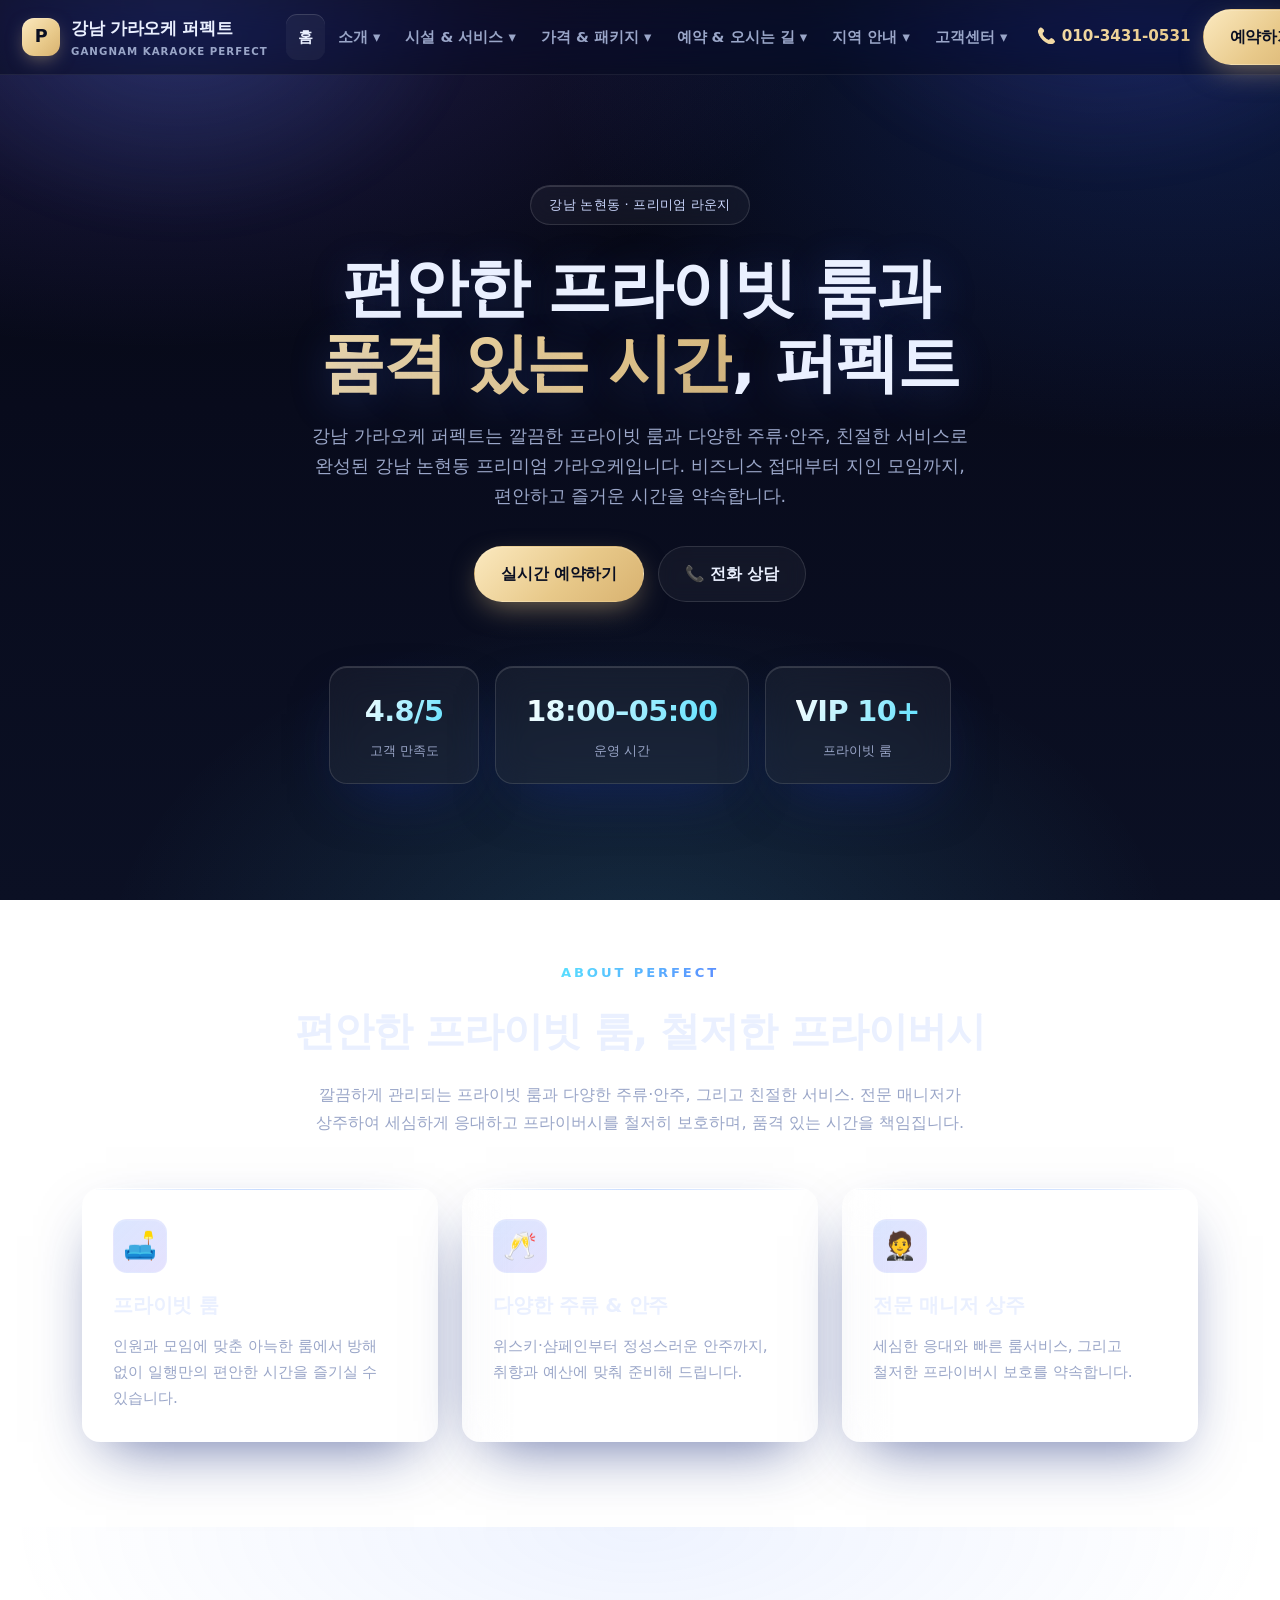
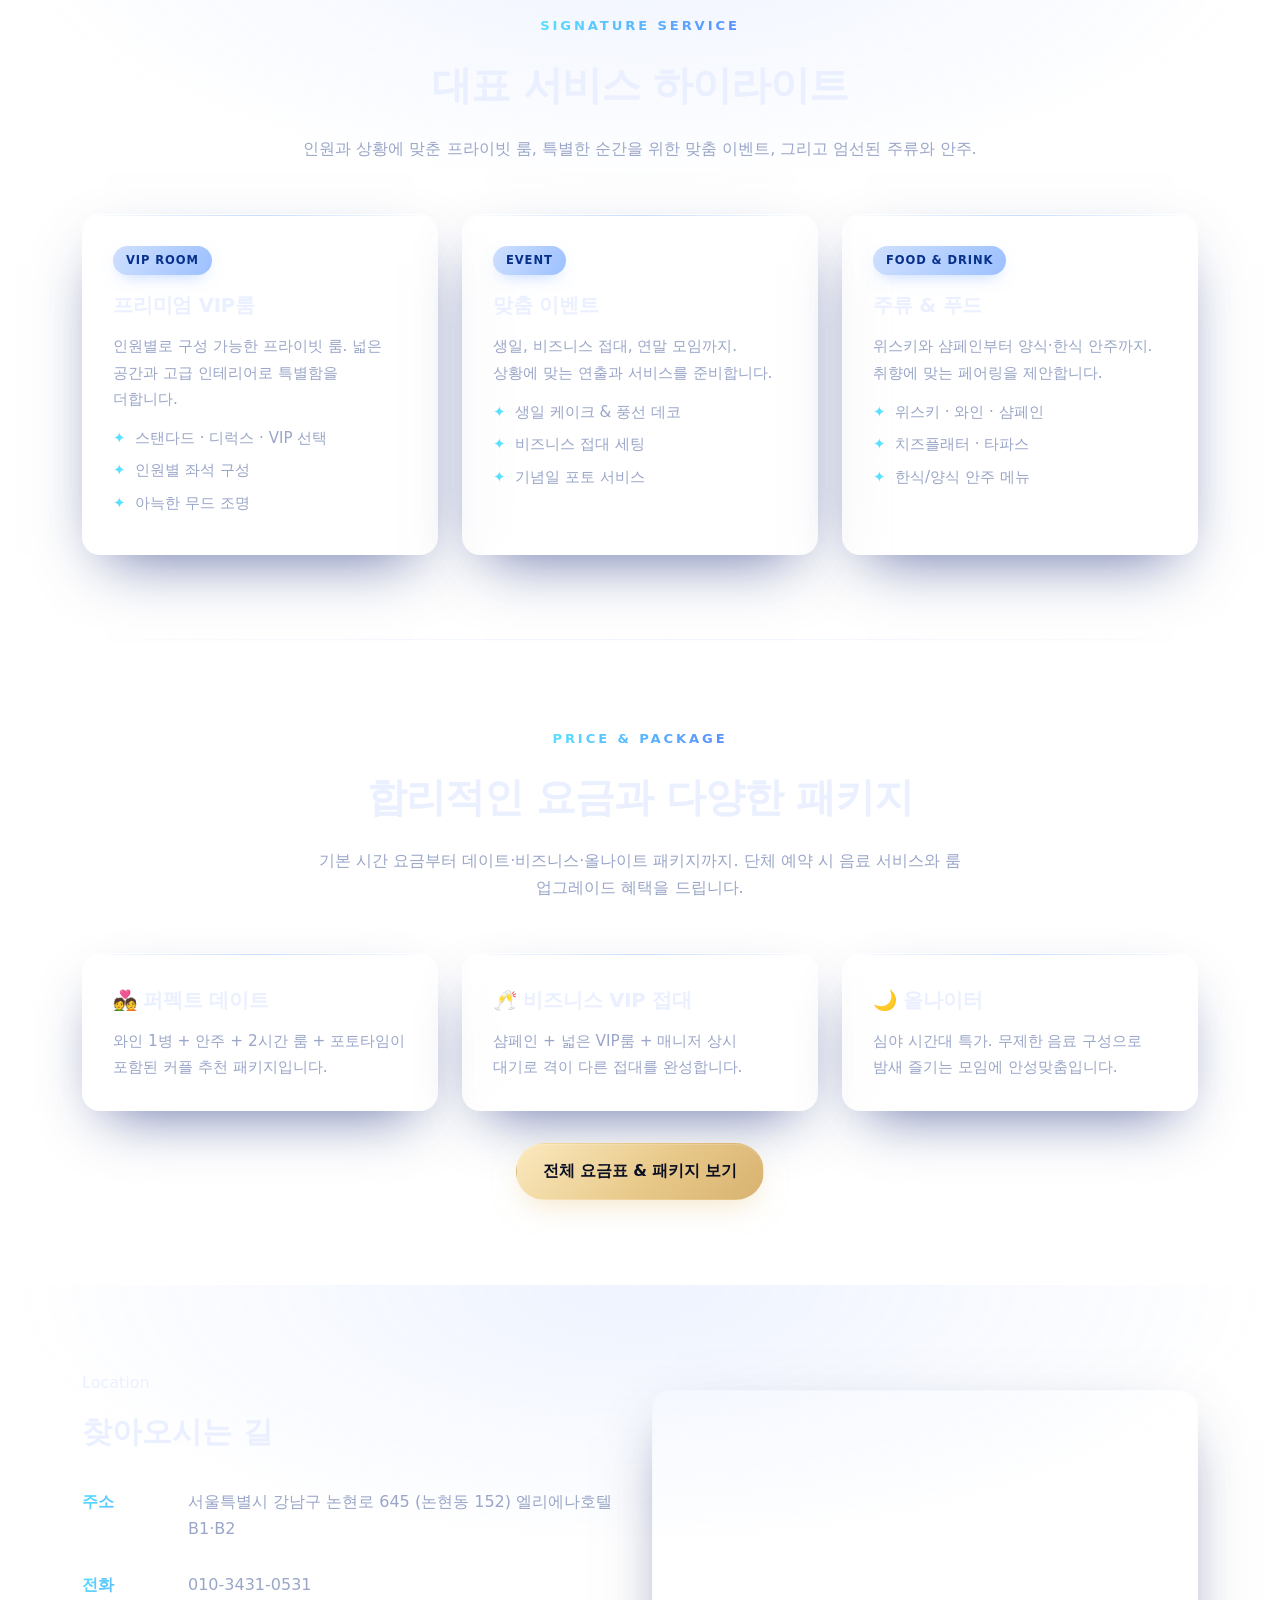
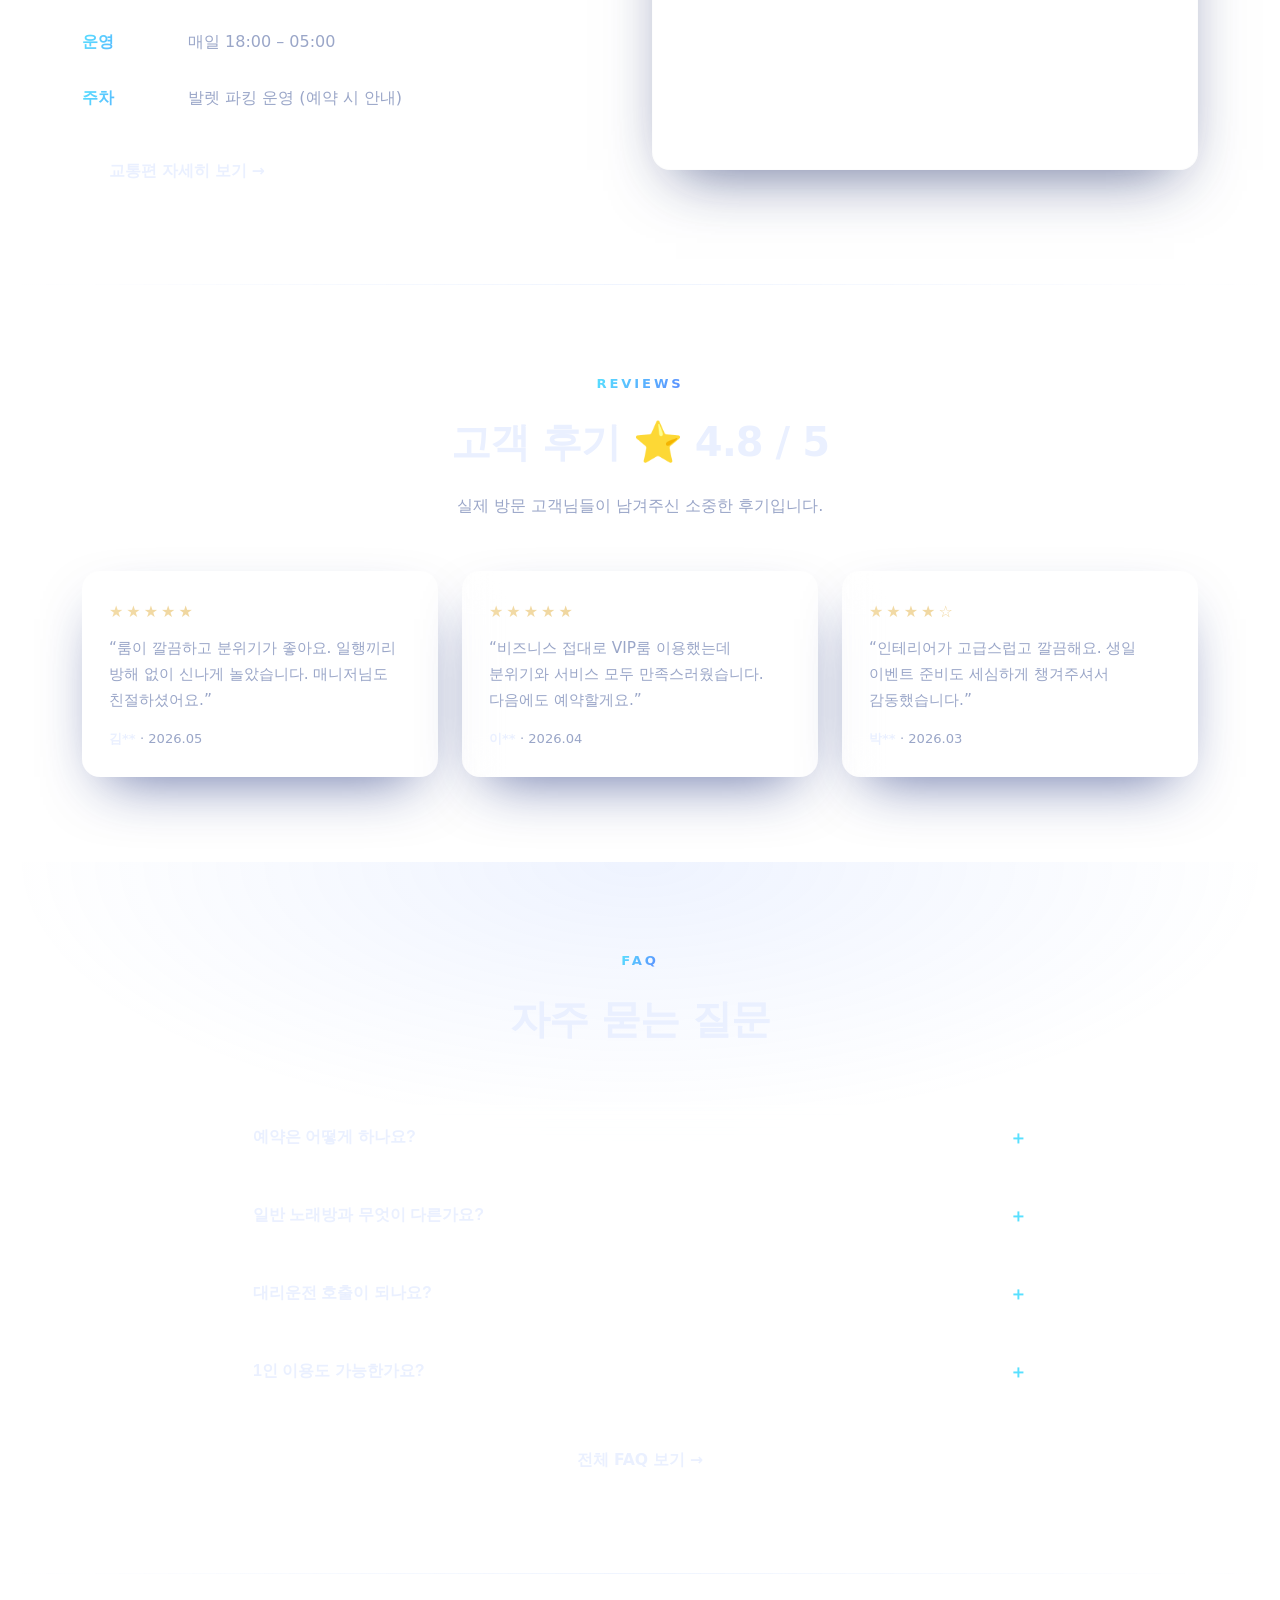
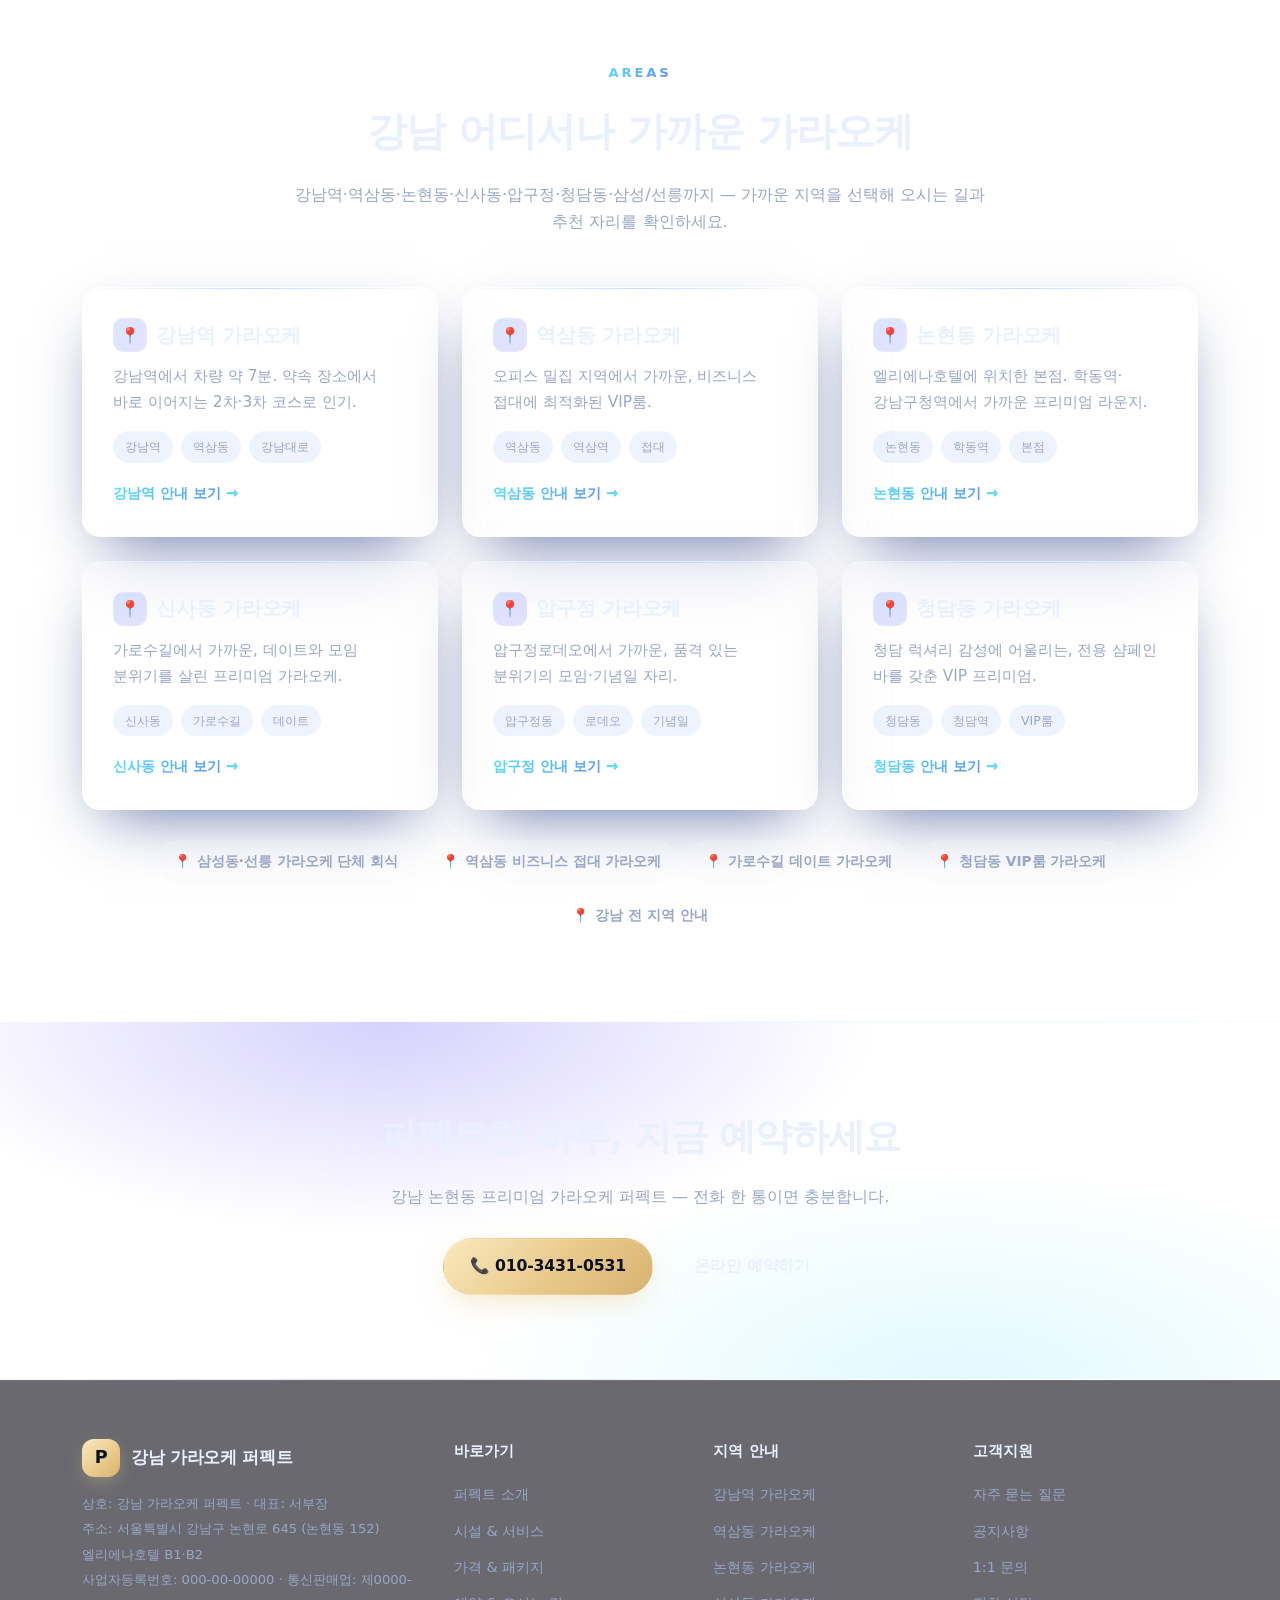
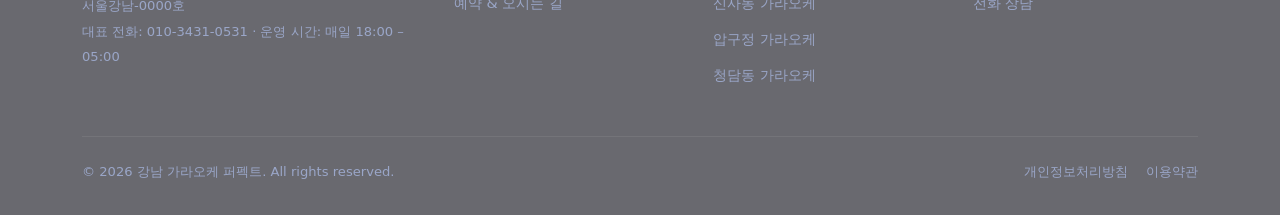
==== commit 7d475a21: "예약 전화번호 전체 교체 (010-3460-8953 → 010-3431-0531) - 표시용/tel: 링크/스키마(+82) 모든 형태 일괄 변경 - 전 페이지 HTML, js/ma" ====
--- a/index.html
+++ b/index.html
@@ -43,7 +43,7 @@
     "alternateName": "강남 가라오케 퍼펙트 서부장",
     "description": "강남 논현동의 프리미엄 가라오케. 깔끔한 프라이빗 룸과 다양한 주류, 친절한 서비스를 제공합니다.",
     "url": "https://perfectbest365.com/",
-    "telephone": "+82-10-3460-8953",
+    "telephone": "+82-10-3431-0531",
     "image": "https://perfectbest365.com/images/og.jpg",
     "logo": "https://perfectbest365.com/apple-touch-icon.png",
     "priceRange": "₩₩₩",
@@ -131,7 +131,7 @@
     "@context": "https://schema.org",
     "@type": "FAQPage",
     "mainEntity": [
-      {"@type": "Question", "name": "예약은 어떻게 하나요?", "acceptedAnswer": {"@type": "Answer", "text": "전화(010-3460-8953), 카카오톡, 또는 홈페이지 온라인 예약 폼으로 24시간 예약 가능합니다. 원하시는 날짜·시간·인원을 알려주시면 룸을 배정해 드립니다."}},
+      {"@type": "Question", "name": "예약은 어떻게 하나요?", "acceptedAnswer": {"@type": "Answer", "text": "전화(010-3431-0531), 카카오톡, 또는 홈페이지 온라인 예약 폼으로 24시간 예약 가능합니다. 원하시는 날짜·시간·인원을 알려주시면 룸을 배정해 드립니다."}},
       {"@type": "Question", "name": "일반 노래방과 무엇이 다른가요?", "acceptedAnswer": {"@type": "Answer", "text": "퍼펙트는 고급스러운 인테리어와 프라이빗 룸, 친절한 매니저 응대, 엄선된 주류와 안주를 갖춘 프리미엄 가라오케입니다. 편안하고 프라이빗한 분위기에서 격이 다른 시간을 보내실 수 있습니다."}},
       {"@type": "Question", "name": "대리운전 호출이 되나요?", "acceptedAnswer": {"@type": "Answer", "text": "네, 매니저를 통해 대리운전 연계 서비스를 안내해 드립니다. 편하게 요청해 주세요."}},
       {"@type": "Question", "name": "1인 이용도 가능한가요?", "acceptedAnswer": {"@type": "Answer", "text": "가능합니다. 솔로 가라오케 이용도 환영하며, 자세한 요금은 가격 안내 페이지를 참고하시거나 전화로 문의해 주세요."}}
@@ -209,7 +209,7 @@
       </nav>
 
       <div class="nav-cta">
-        <span class="nav-phone">📞 010-3460-8953</span>
+        <span class="nav-phone">📞 010-3431-0531</span>
         <a class="btn btn-gold" href="reservation.html">예약하기</a>
         <button class="nav-toggle" aria-label="메뉴 열기" aria-expanded="false">☰</button>
       </div>
@@ -228,7 +228,7 @@
       </p>
       <div class="hero-actions">
         <a class="btn btn-gold" href="reservation.html">실시간 예약하기</a>
-        <a class="btn btn-line" href="tel:01034608953">📞 전화 상담</a>
+        <a class="btn btn-line" href="tel:01034310531">📞 전화 상담</a>
       </div>
       <div class="hero-stats">
         <div class="stat"><strong>4.8/5</strong><span>고객 만족도</span></div>
@@ -349,7 +349,7 @@
           <h2 style="font-size:1.9rem; margin:10px 0 16px;">찾아오시는 길</h2>
           <ul class="info-list">
             <li><span class="k">주소</span><span class="v">서울특별시 강남구 논현로 645 (논현동 152) 엘리에나호텔 B1·B2</span></li>
-            <li><span class="k">전화</span><span class="v">010-3460-8953</span></li>
+            <li><span class="k">전화</span><span class="v">010-3431-0531</span></li>
             <li><span class="k">운영</span><span class="v">매일 18:00 – 05:00</span></li>
             <li><span class="k">주차</span><span class="v">발렛 파킹 운영 (예약 시 안내)</span></li>
           </ul>
@@ -405,7 +405,7 @@
       <div style="max-width:820px; margin:0 auto;">
         <div class="faq-item">
           <button class="faq-q" aria-expanded="false">예약은 어떻게 하나요?<span class="mark">＋</span></button>
-          <div class="faq-a"><div class="faq-a-inner">전화(010-3460-8953), 카카오톡, 또는 홈페이지 온라인 예약 폼으로 24시간 예약 가능합니다. 원하시는 날짜·시간·인원을 알려주시면 룸을 배정해 드립니다.</div></div>
+          <div class="faq-a"><div class="faq-a-inner">전화(010-3431-0531), 카카오톡, 또는 홈페이지 온라인 예약 폼으로 24시간 예약 가능합니다. 원하시는 날짜·시간·인원을 알려주시면 룸을 배정해 드립니다.</div></div>
         </div>
         <div class="faq-item">
           <button class="faq-q" aria-expanded="false">일반 노래방과 무엇이 다른가요?<span class="mark">＋</span></button>
@@ -488,7 +488,7 @@
       <h2>퍼펙트한 하루, 지금 예약하세요</h2>
       <p>강남 논현동 프리미엄 가라오케 퍼펙트 — 전화 한 통이면 충분합니다.</p>
       <div class="hero-actions">
-        <a class="btn btn-gold" href="tel:01034608953">📞 010-3460-8953</a>
+        <a class="btn btn-gold" href="tel:01034310531">📞 010-3431-0531</a>
         <a class="btn btn-line" href="reservation.html">온라인 예약하기</a>
       </div>
     </div>
@@ -507,7 +507,7 @@
             상호: 강남 가라오케 퍼펙트 · 대표: 서부장<br />
             주소: 서울특별시 강남구 논현로 645 (논현동 152) 엘리에나호텔 B1·B2<br />
             사업자등록번호: 000-00-00000 · 통신판매업: 제0000-서울강남-0000호<br />
-            대표 전화: 010-3460-8953 · 운영 시간: 매일 18:00 – 05:00
+            대표 전화: 010-3431-0531 · 운영 시간: 매일 18:00 – 05:00
           </p>
         </div>
         <div>
@@ -536,7 +536,7 @@
             <li><a href="support.html#faq">자주 묻는 질문</a></li>
             <li><a href="support.html#notice">공지사항</a></li>
             <li><a href="support.html#contact">1:1 문의</a></li>
-            <li><a href="tel:01034608953">전화 상담</a></li>
+            <li><a href="tel:01034310531">전화 상담</a></li>
           </ul>
         </div>
       </div>
@@ -550,7 +550,7 @@
     </div>
   </footer>
 
-  <a class="fab-call" href="tel:01034608953">📞 전화예약</a>
+  <a class="fab-call" href="tel:01034310531">📞 전화예약</a>
   <script src="js/main.js"></script>
 </body>
 </html>
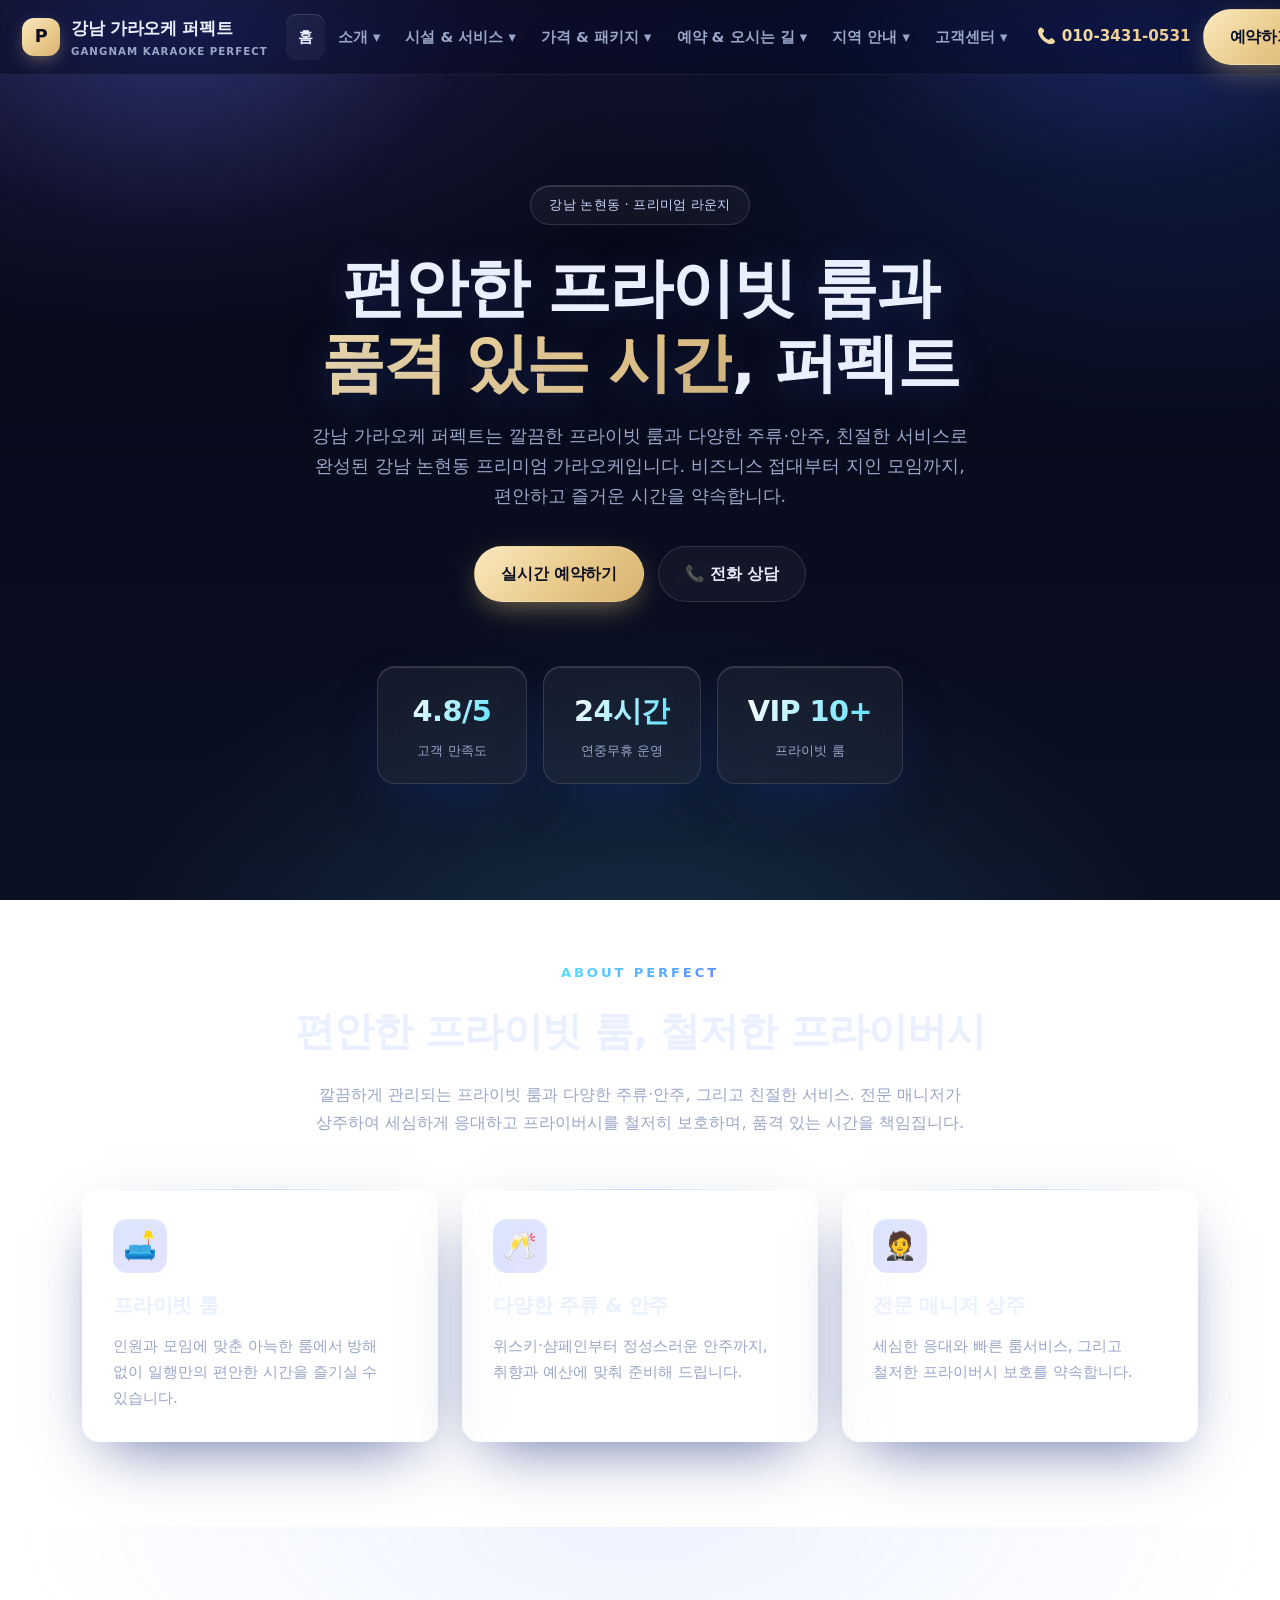
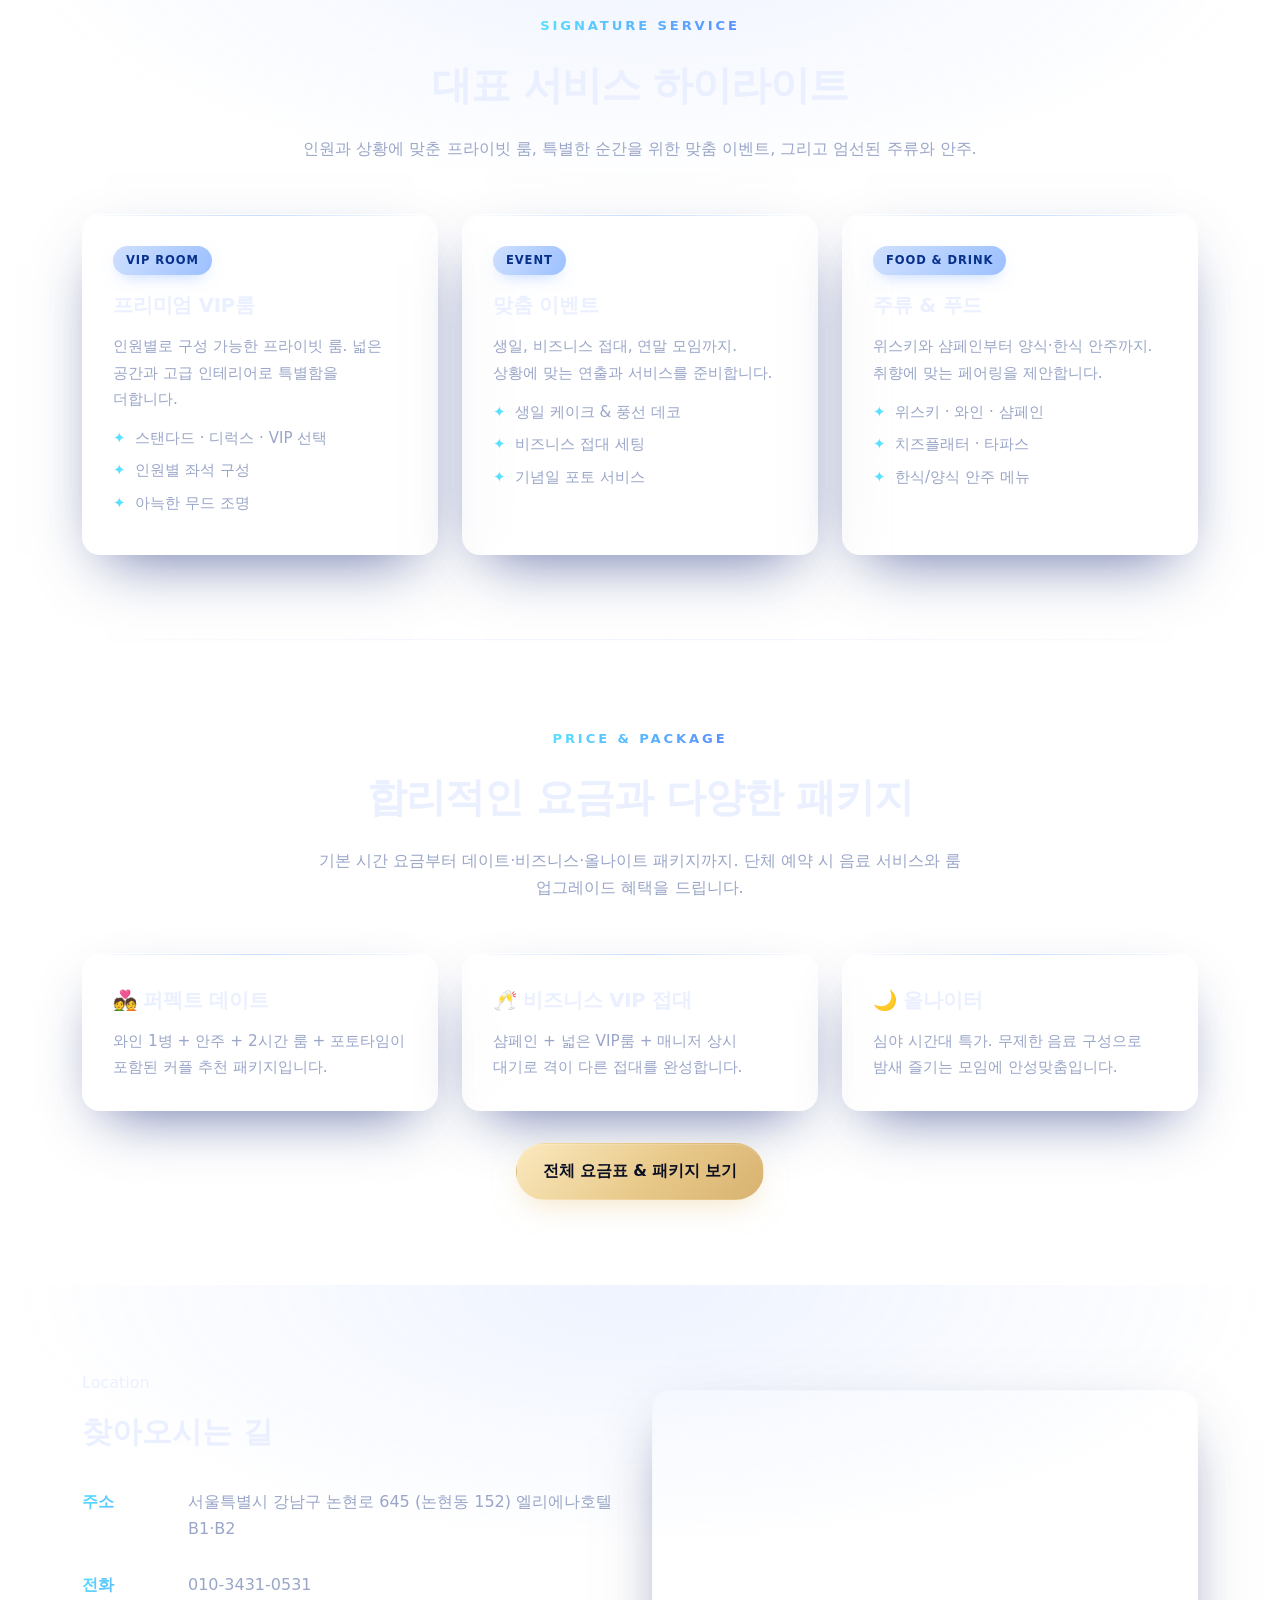
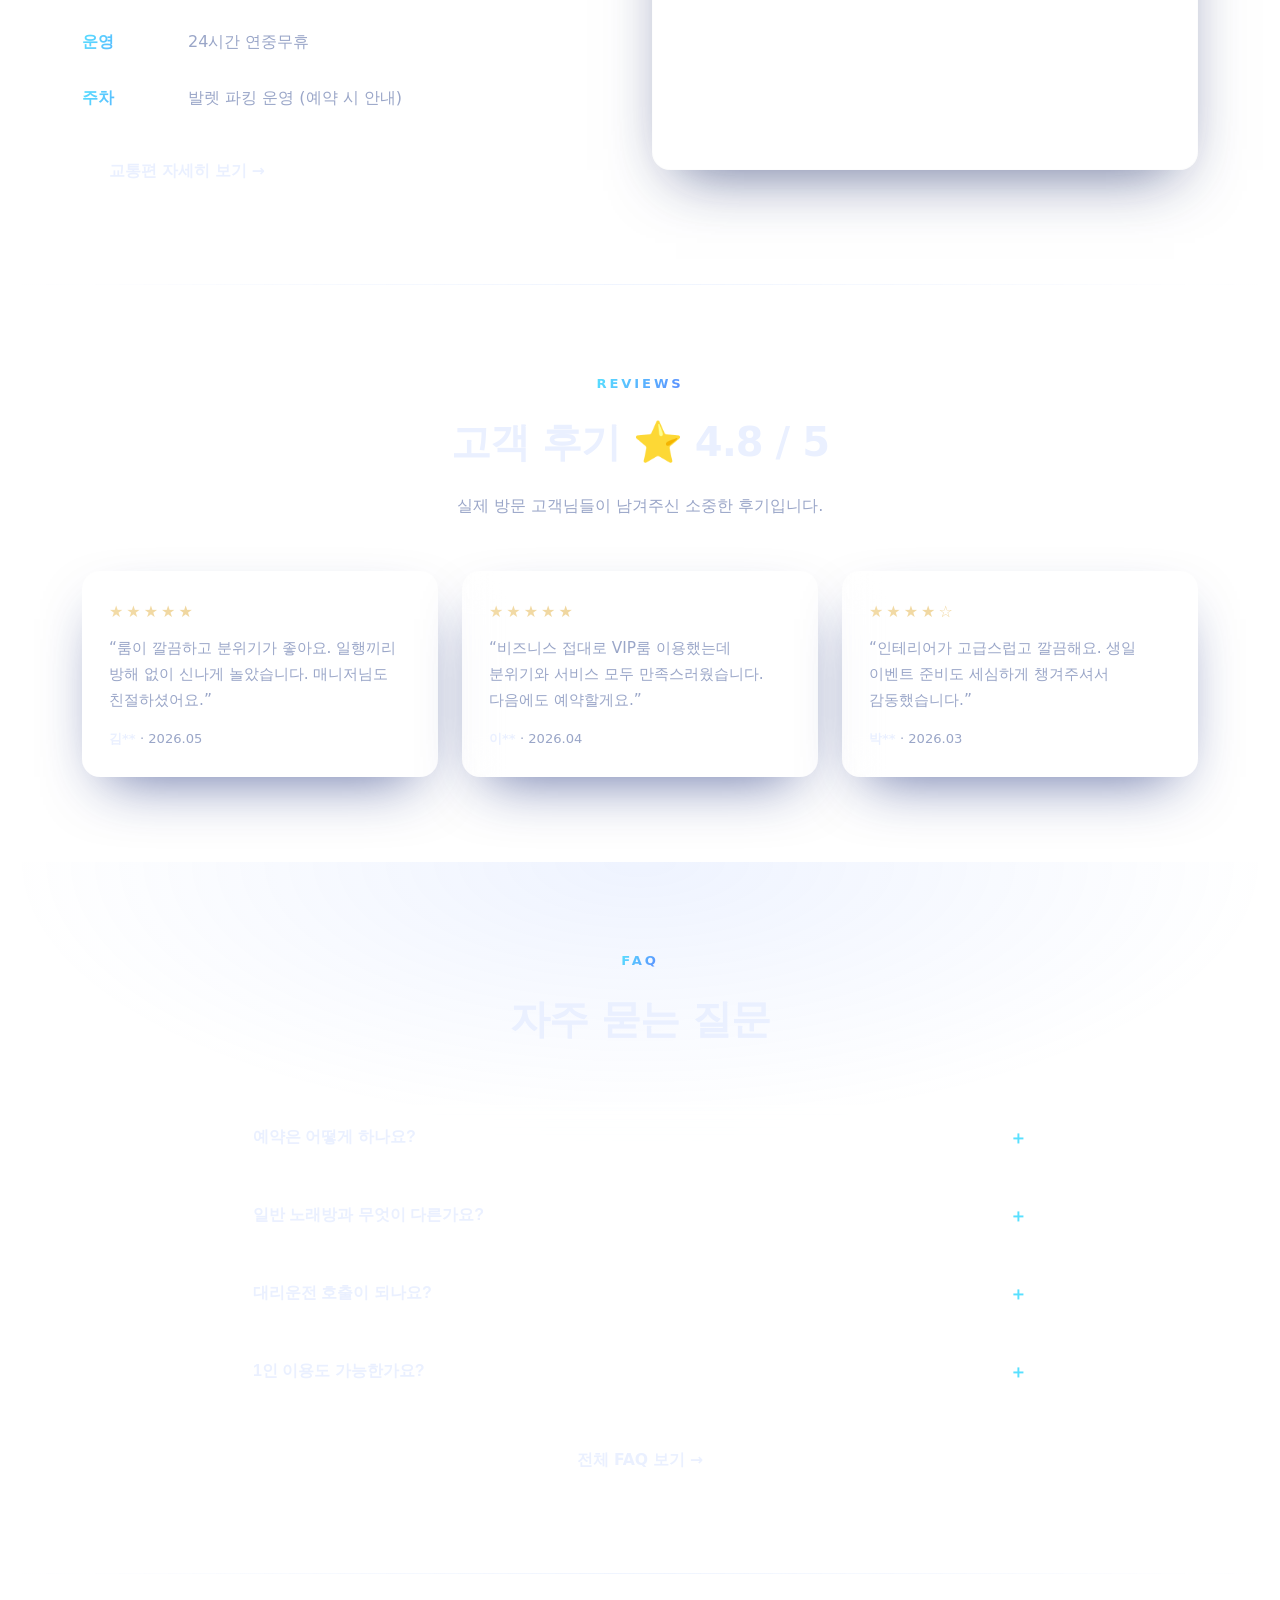
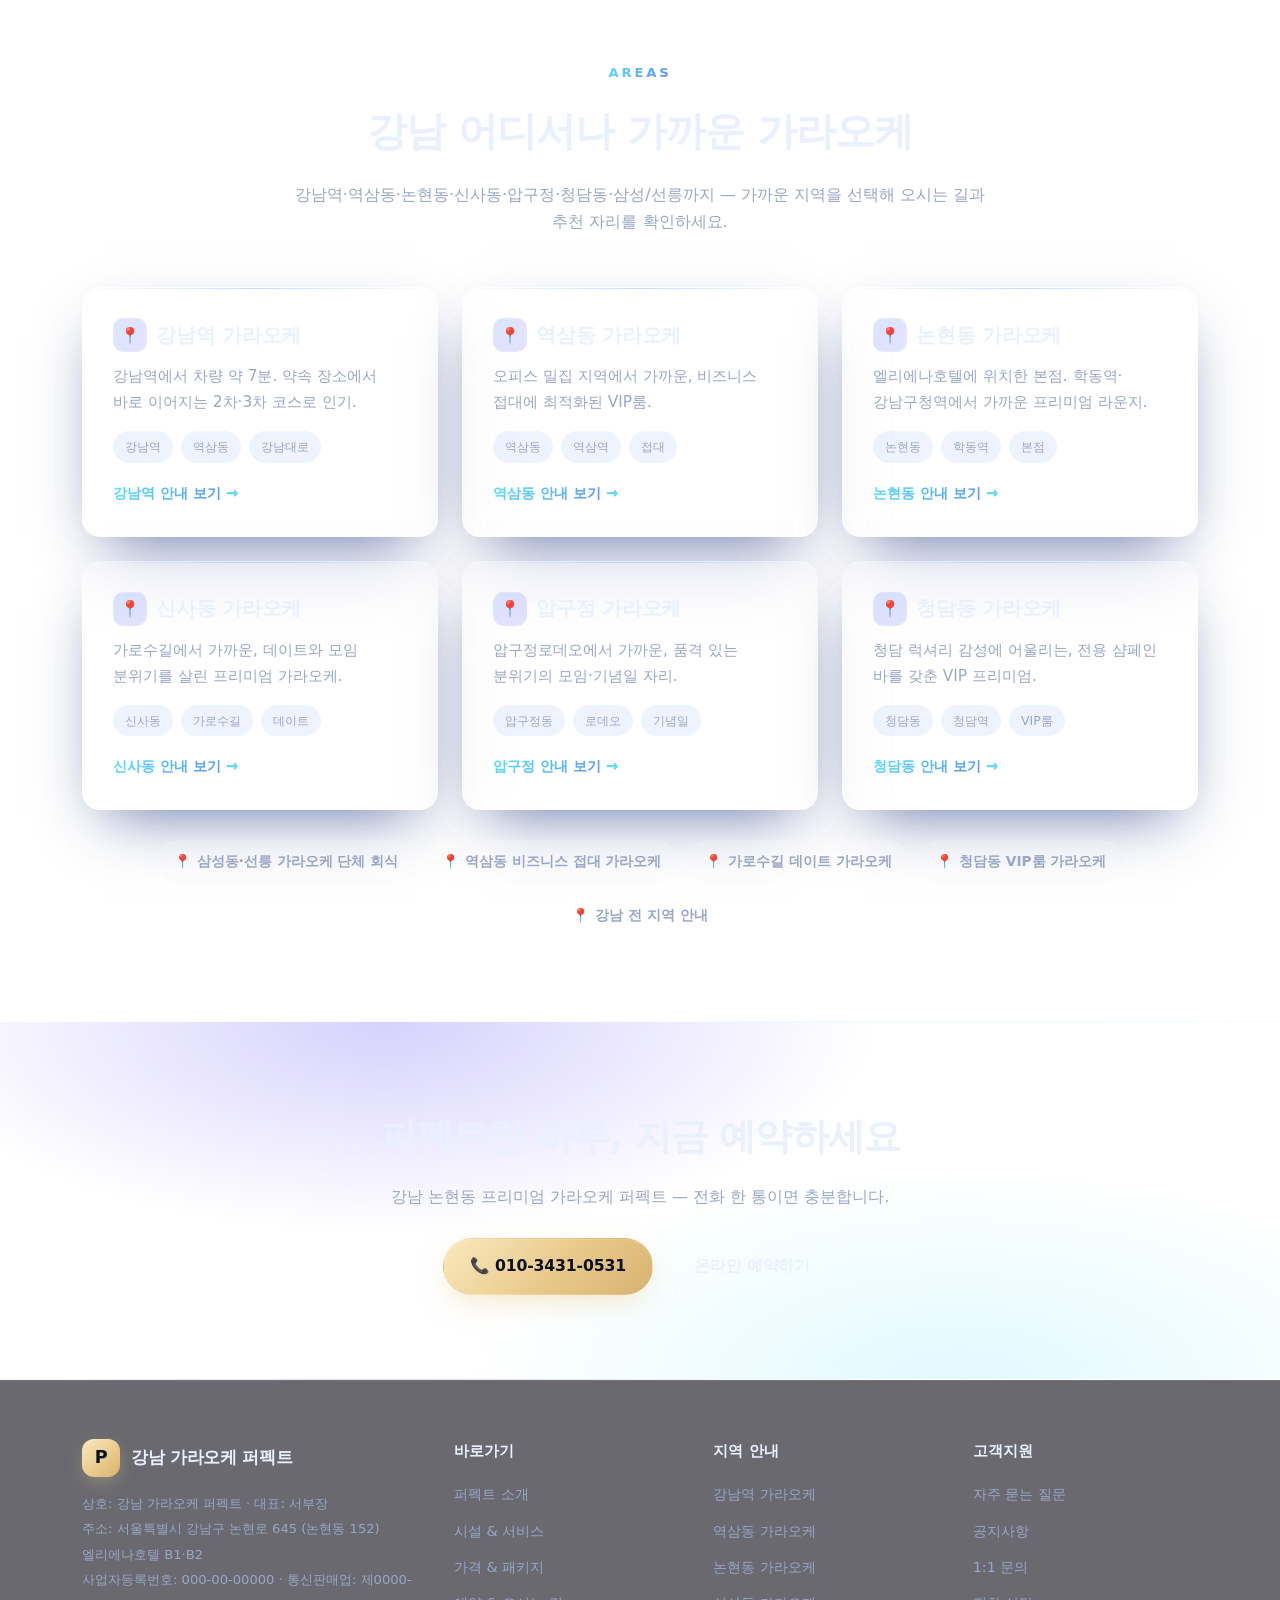
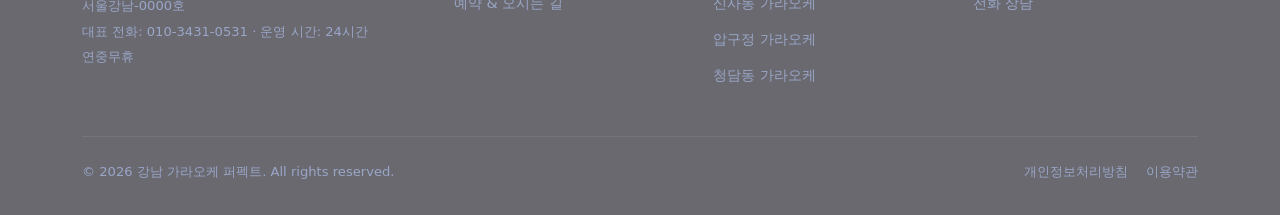
==== commit 9d7e8c73: "영업시간 24시간 연중무휴로 변경 - 표시 문구(헤더 통계/푸터/예약·소개·고객센터/지역 페이지) 18:00–05:00 → 24시간 연중무휴 - 스키마 openingHoursSpe" ====
--- a/index.html
+++ b/index.html
@@ -69,8 +69,8 @@
     "openingHoursSpecification": {
       "@type": "OpeningHoursSpecification",
       "dayOfWeek": ["Monday","Tuesday","Wednesday","Thursday","Friday","Saturday","Sunday"],
-      "opens": "18:00",
-      "closes": "05:00"
+      "opens": "00:00",
+      "closes": "23:59"
     },
     "aggregateRating": {
       "@type": "AggregateRating",
@@ -232,7 +232,7 @@
       </div>
       <div class="hero-stats">
         <div class="stat"><strong>4.8/5</strong><span>고객 만족도</span></div>
-        <div class="stat"><strong>18:00–05:00</strong><span>운영 시간</span></div>
+        <div class="stat"><strong>24시간</strong><span>연중무휴 운영</span></div>
         <div class="stat"><strong>VIP 10+</strong><span>프라이빗 룸</span></div>
       </div>
     </div>
@@ -350,7 +350,7 @@
           <ul class="info-list">
             <li><span class="k">주소</span><span class="v">서울특별시 강남구 논현로 645 (논현동 152) 엘리에나호텔 B1·B2</span></li>
             <li><span class="k">전화</span><span class="v">010-3431-0531</span></li>
-            <li><span class="k">운영</span><span class="v">매일 18:00 – 05:00</span></li>
+            <li><span class="k">운영</span><span class="v">24시간 연중무휴</span></li>
             <li><span class="k">주차</span><span class="v">발렛 파킹 운영 (예약 시 안내)</span></li>
           </ul>
           <a class="btn btn-line" href="reservation.html#location" style="margin-top:18px;">교통편 자세히 보기 →</a>
@@ -507,7 +507,7 @@
             상호: 강남 가라오케 퍼펙트 · 대표: 서부장<br />
             주소: 서울특별시 강남구 논현로 645 (논현동 152) 엘리에나호텔 B1·B2<br />
             사업자등록번호: 000-00-00000 · 통신판매업: 제0000-서울강남-0000호<br />
-            대표 전화: 010-3431-0531 · 운영 시간: 매일 18:00 – 05:00
+            대표 전화: 010-3431-0531 · 운영 시간: 24시간 연중무휴
           </p>
         </div>
         <div>
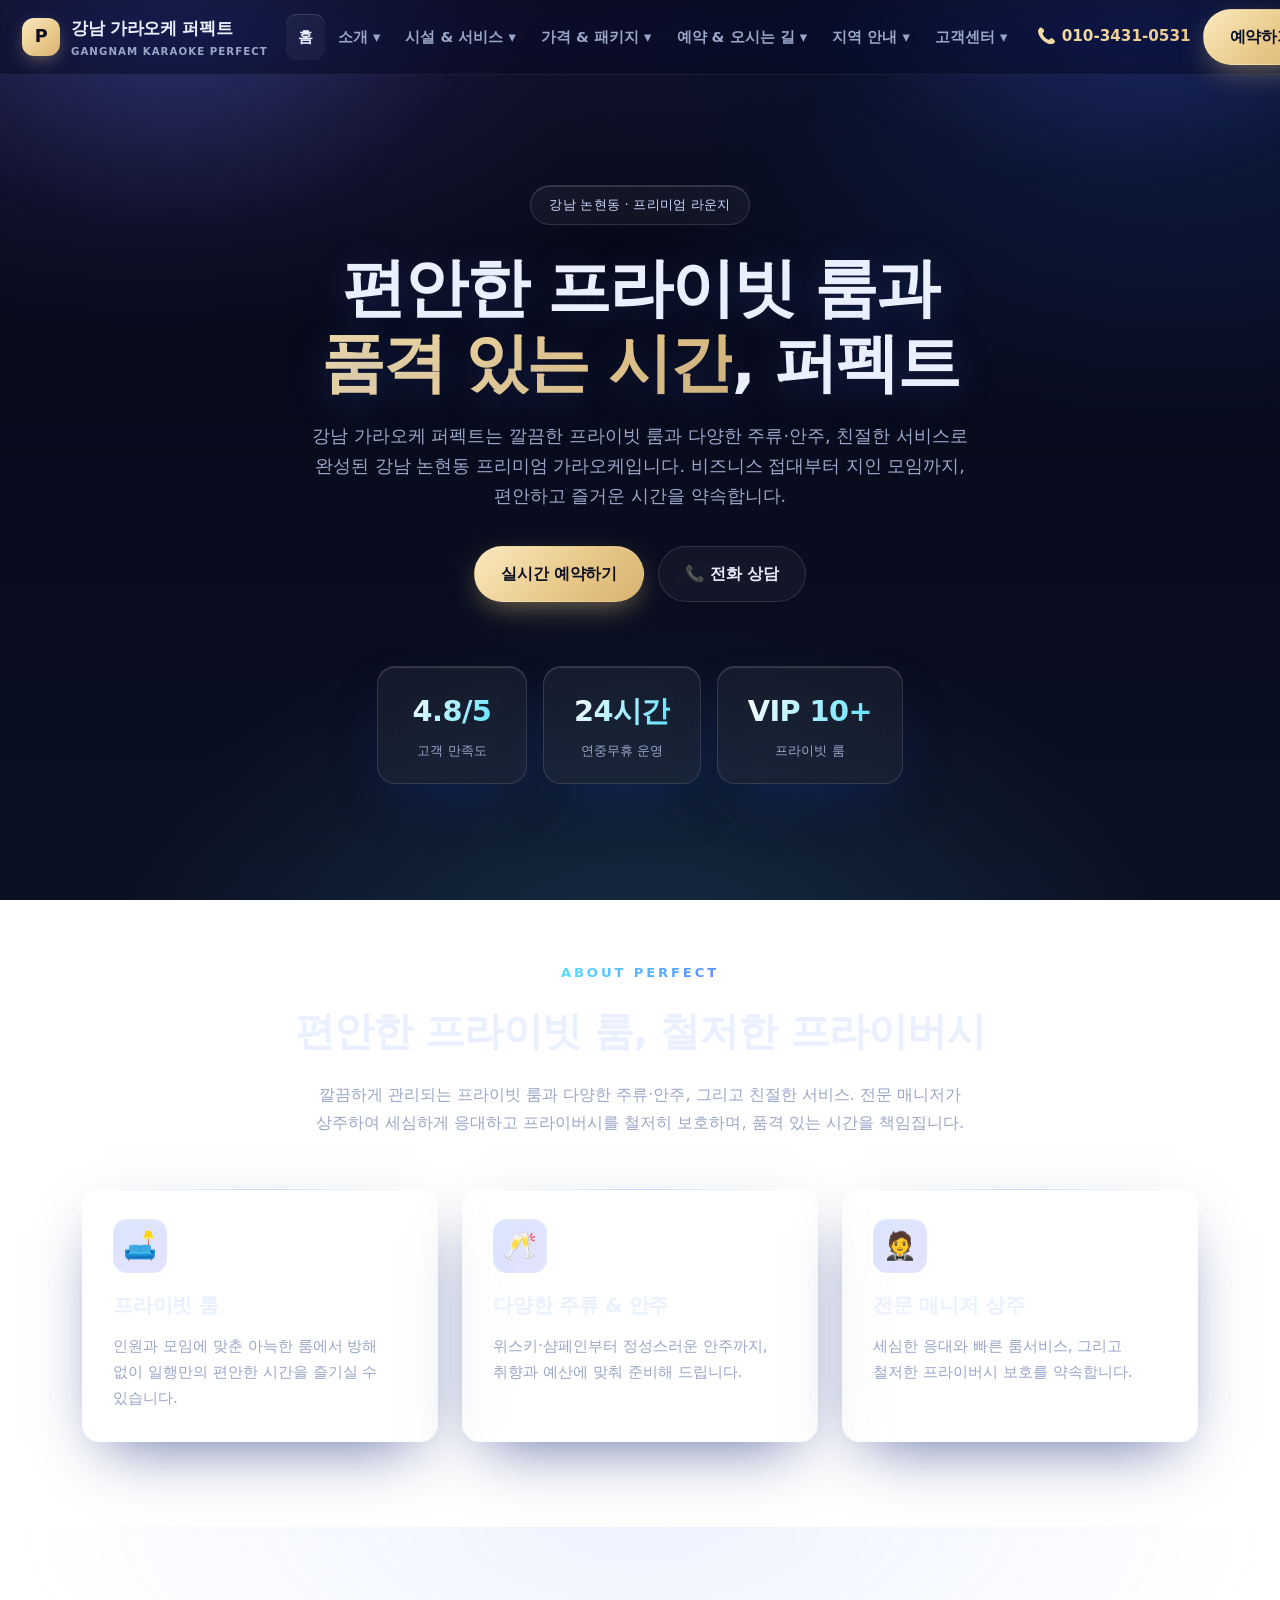
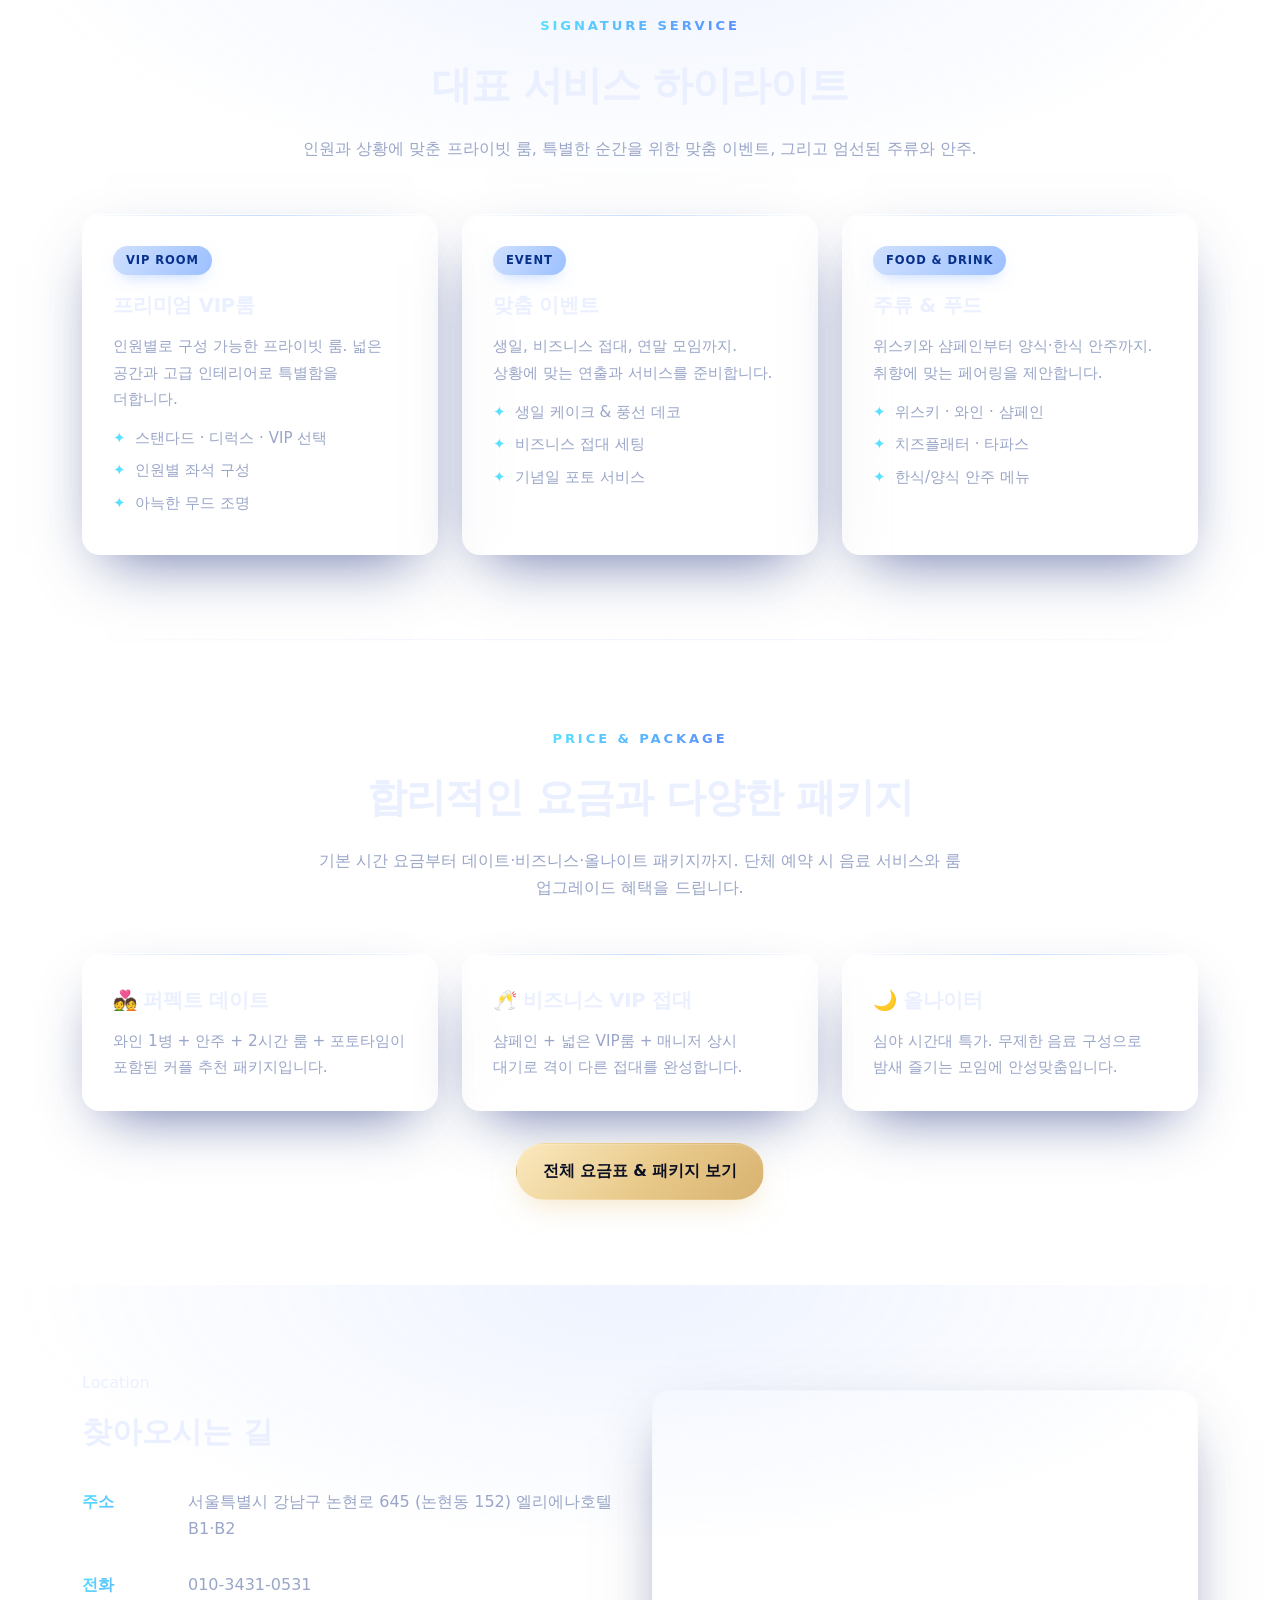
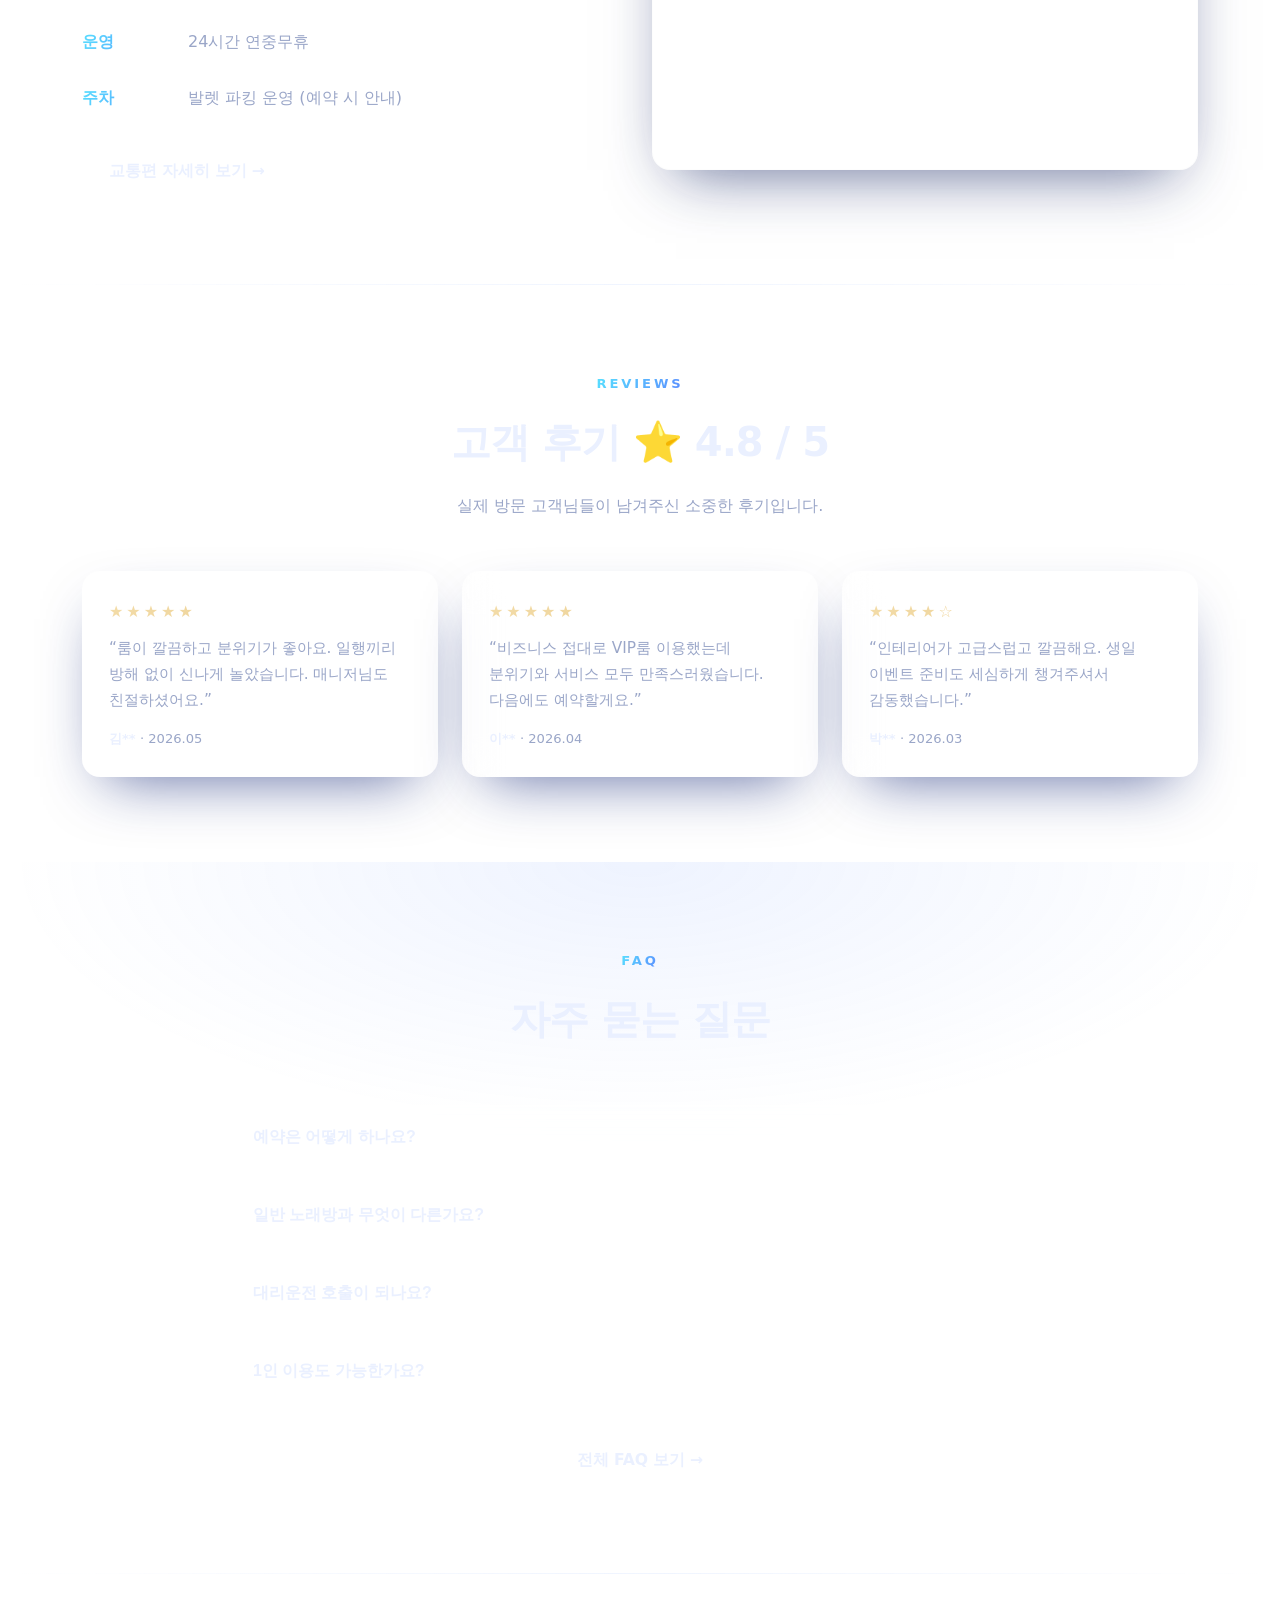
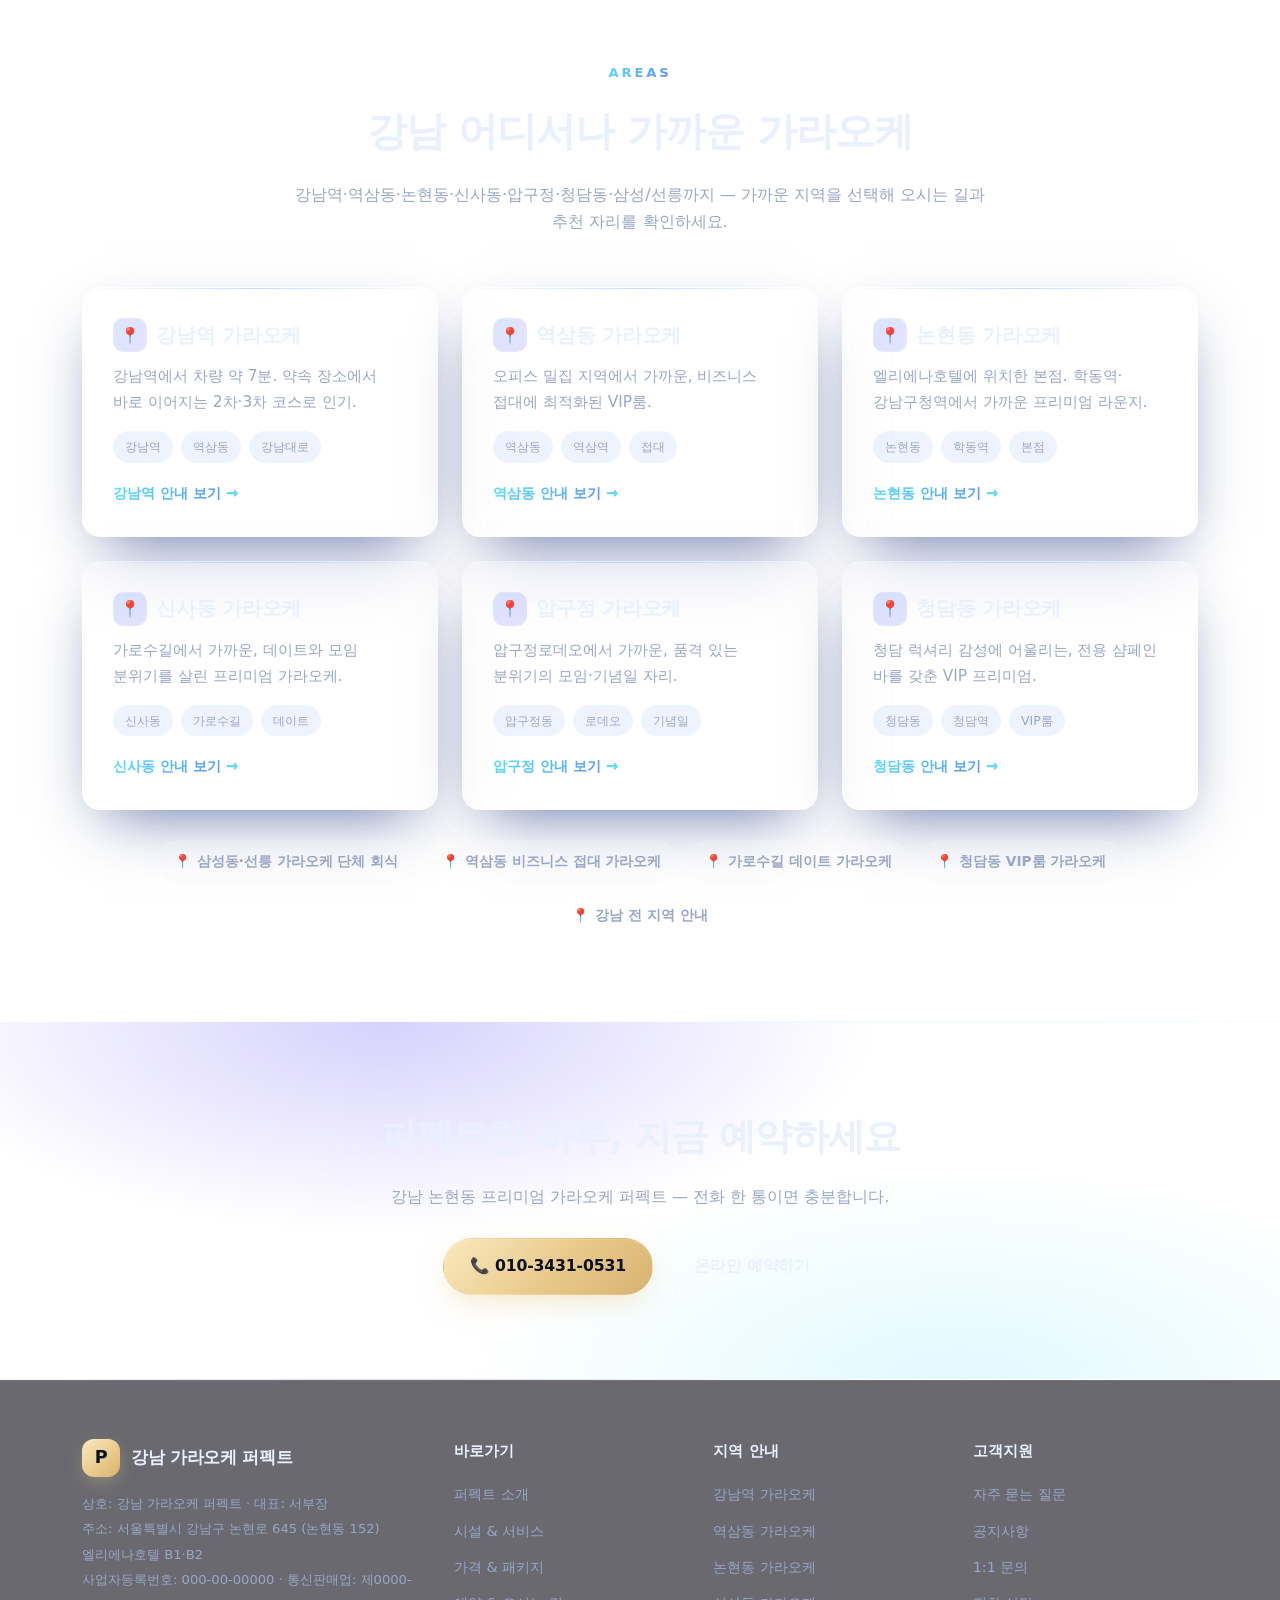
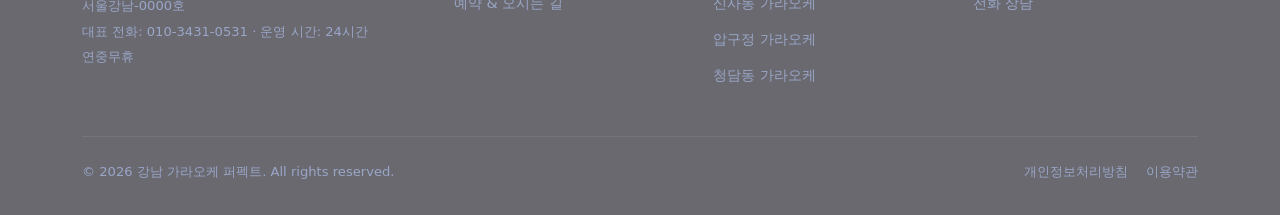
==== commit fd438371: "색인 가속: sitemap 최신화 + RSS 피드 + robots.txt 정비 - robots.txt: 전 봇 허용 + Googlebot/Yeti(네이버)/Daum/Bingbot " ====
--- a/index.html
+++ b/index.html
@@ -13,6 +13,8 @@
   <link rel="canonical" href="https://perfectbest365.com/" />
   <meta name="robots" content="index, follow, max-image-preview:large, max-snippet:-1, max-video-preview:-1" />
   <meta name="author" content="강남 가라오케 퍼펙트 운영팀" />
+  <meta name="naver-site-verification" content="00b5da25d58ee311c31a21b0eeea4df6c913e409" />
+  <meta name="google-site-verification" content="xiPiWJX2YPWeMSsQqi7vvZgH4_I7w225ZuhozhOMsUo" />
 
   <!-- Open Graph / 선호 썸네일 지정 -->
   <meta property="og:type" content="business.business" />
@@ -32,6 +34,7 @@
 
   <link rel="preconnect" href="https://maps.google.com" />
   <link rel="stylesheet" href="css/style.css" />
+  <link rel="alternate" type="application/rss+xml" title="강남 가라오케 퍼펙트 RSS" href="https://perfectbest365.com/rss.xml" />
 
   <!-- LocalBusiness(BarOrPub) 구조화 데이터 -->
   <script type="application/ld+json">
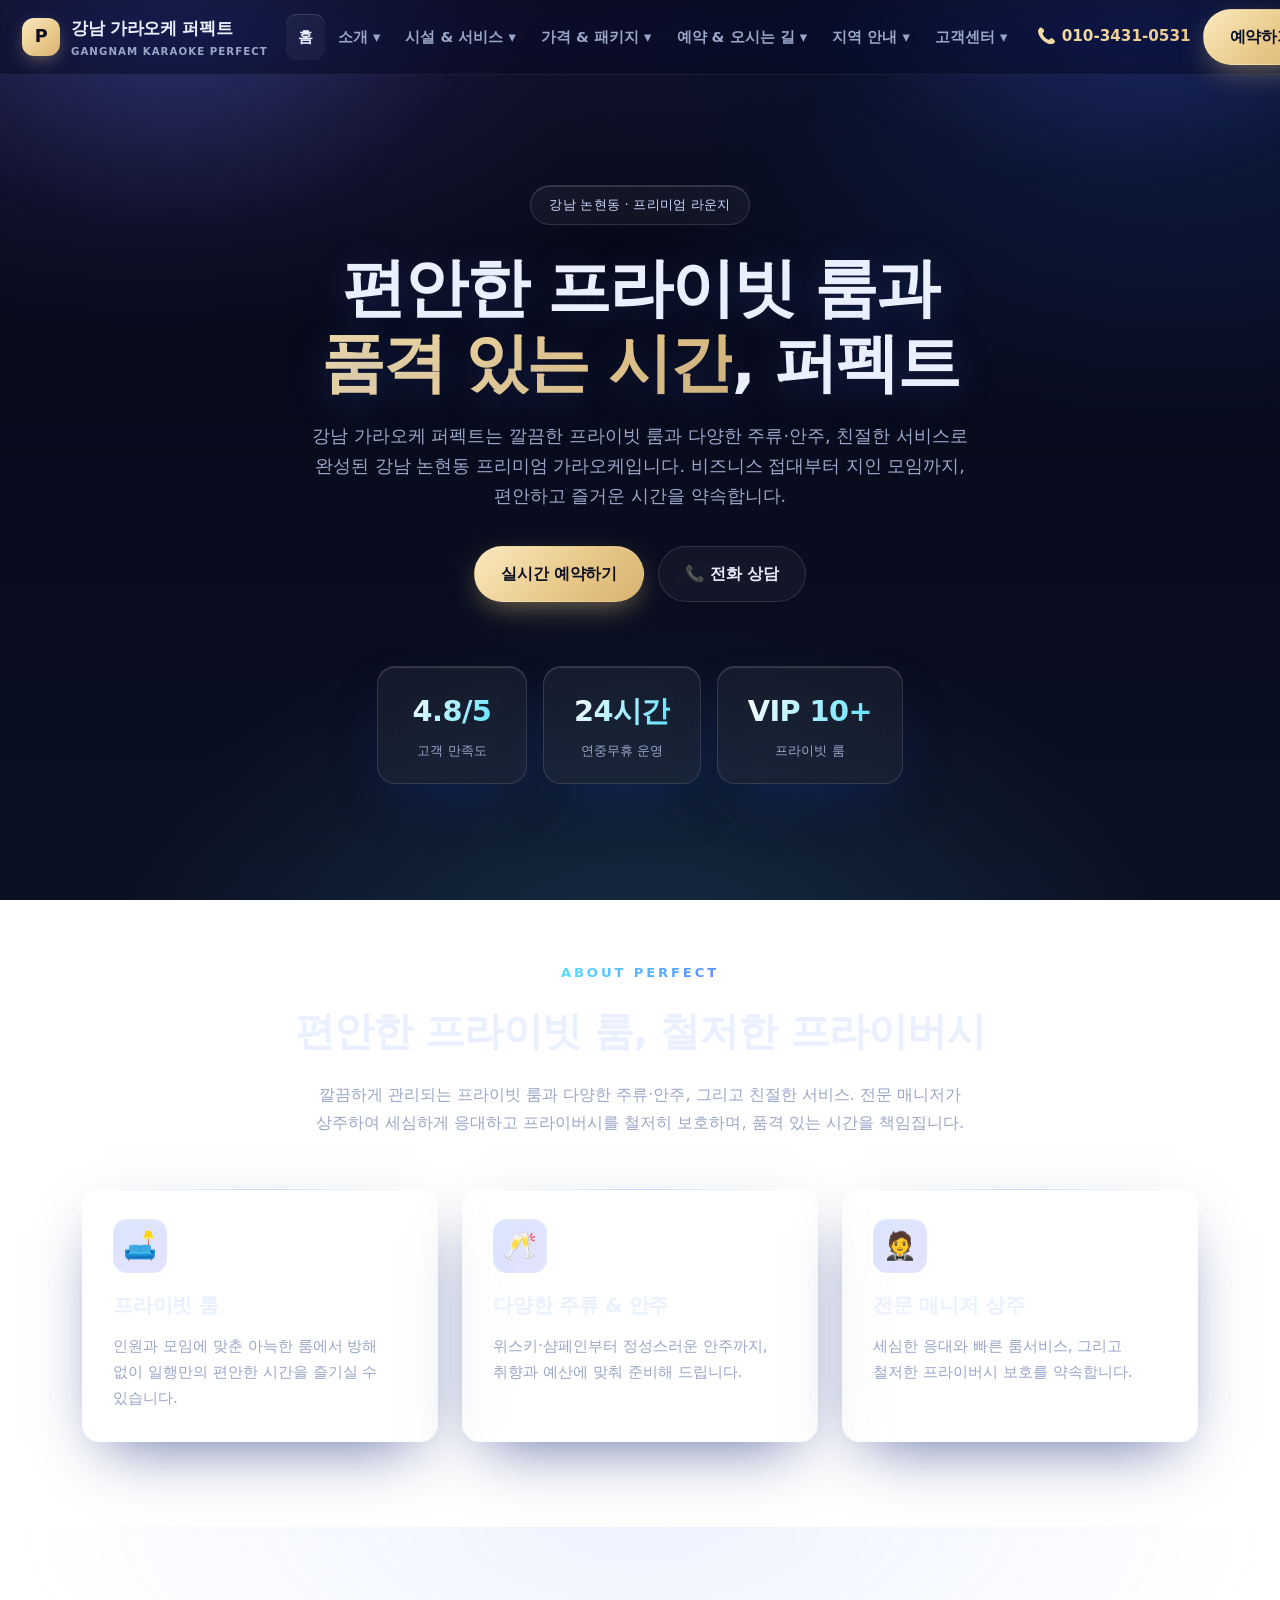
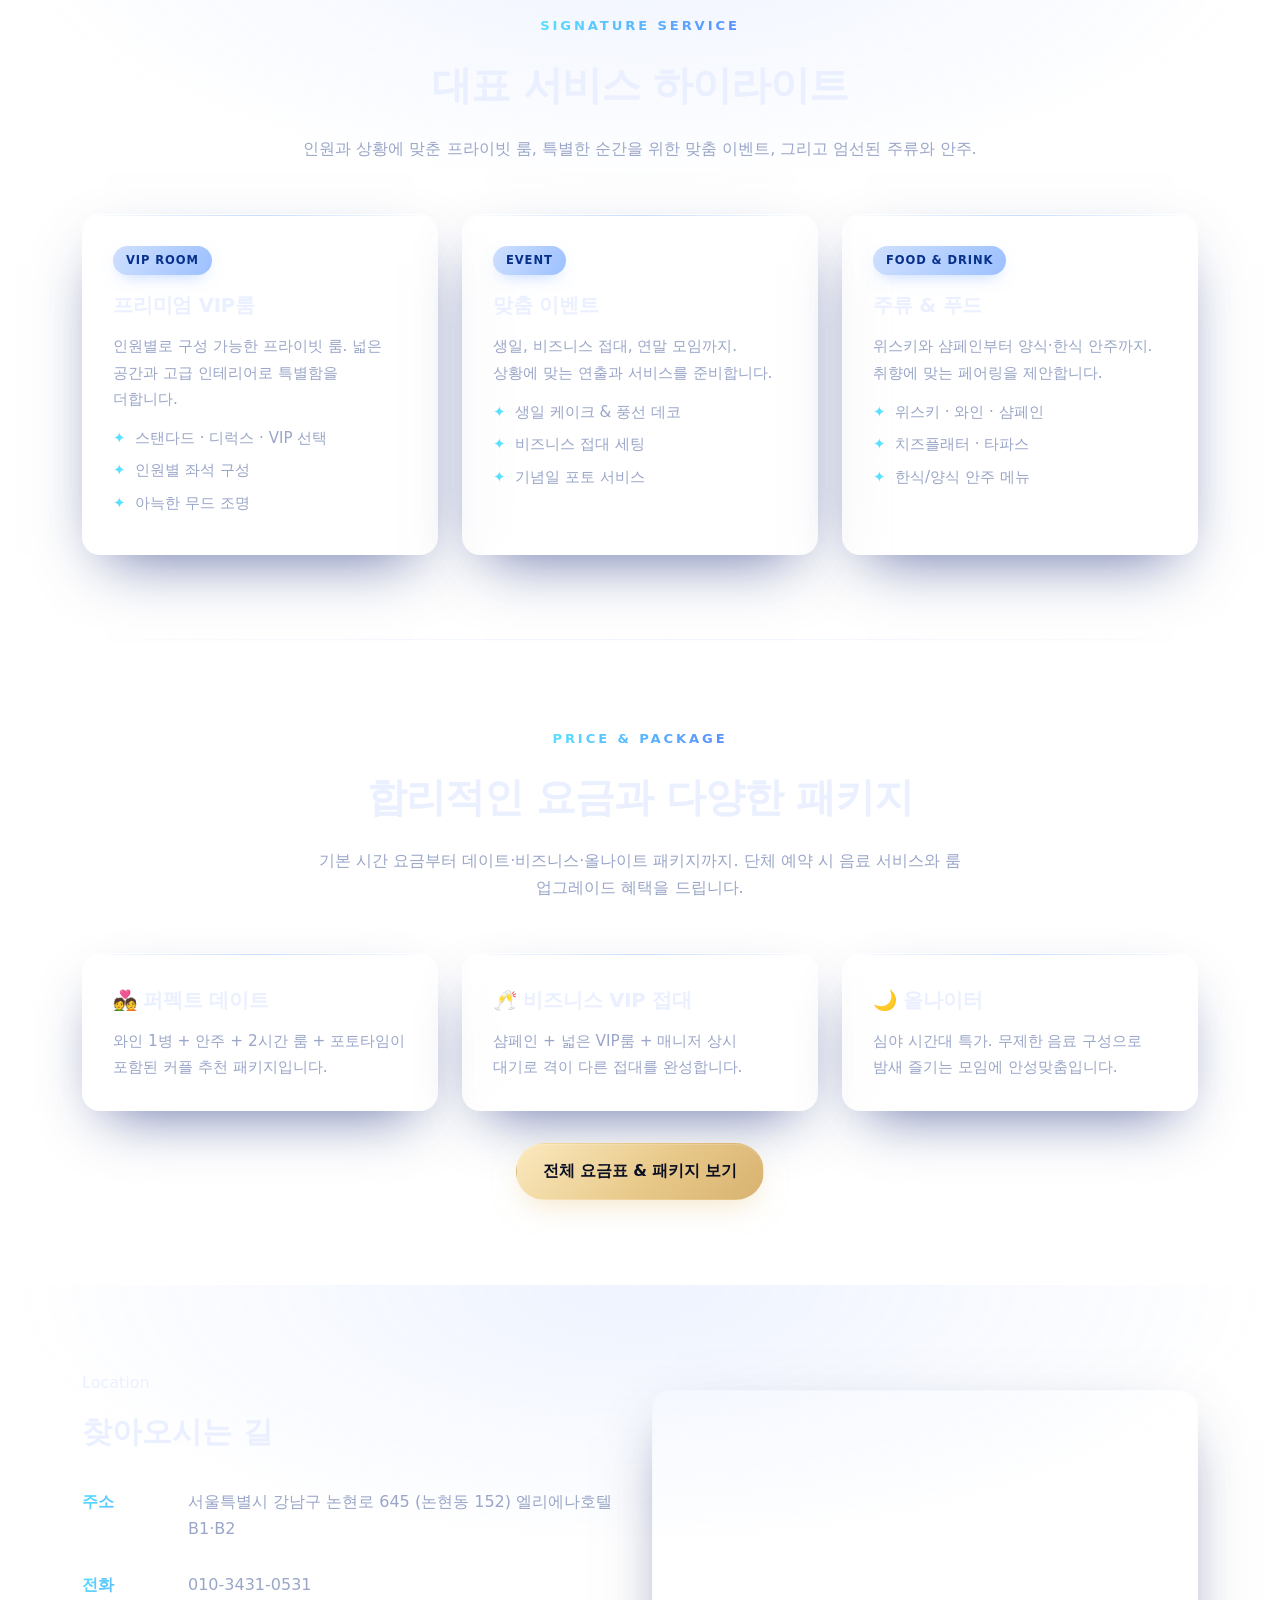
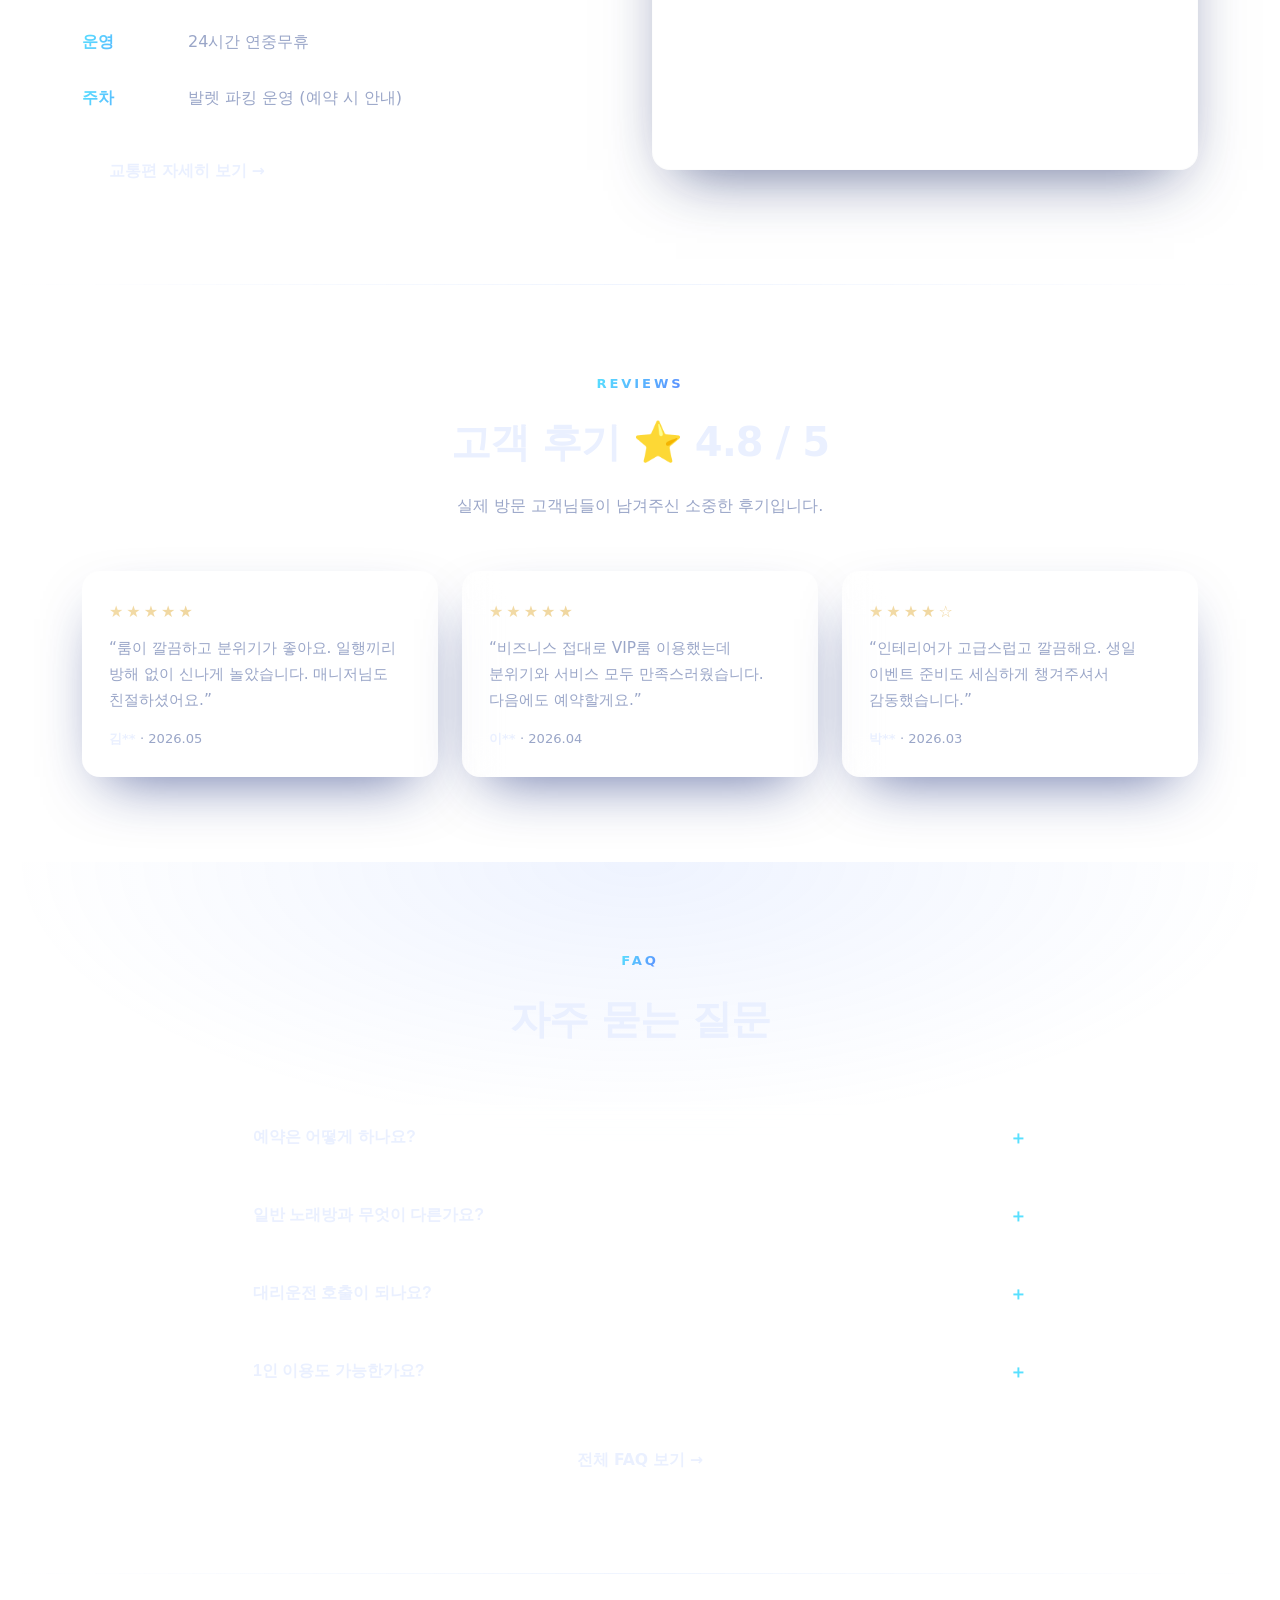
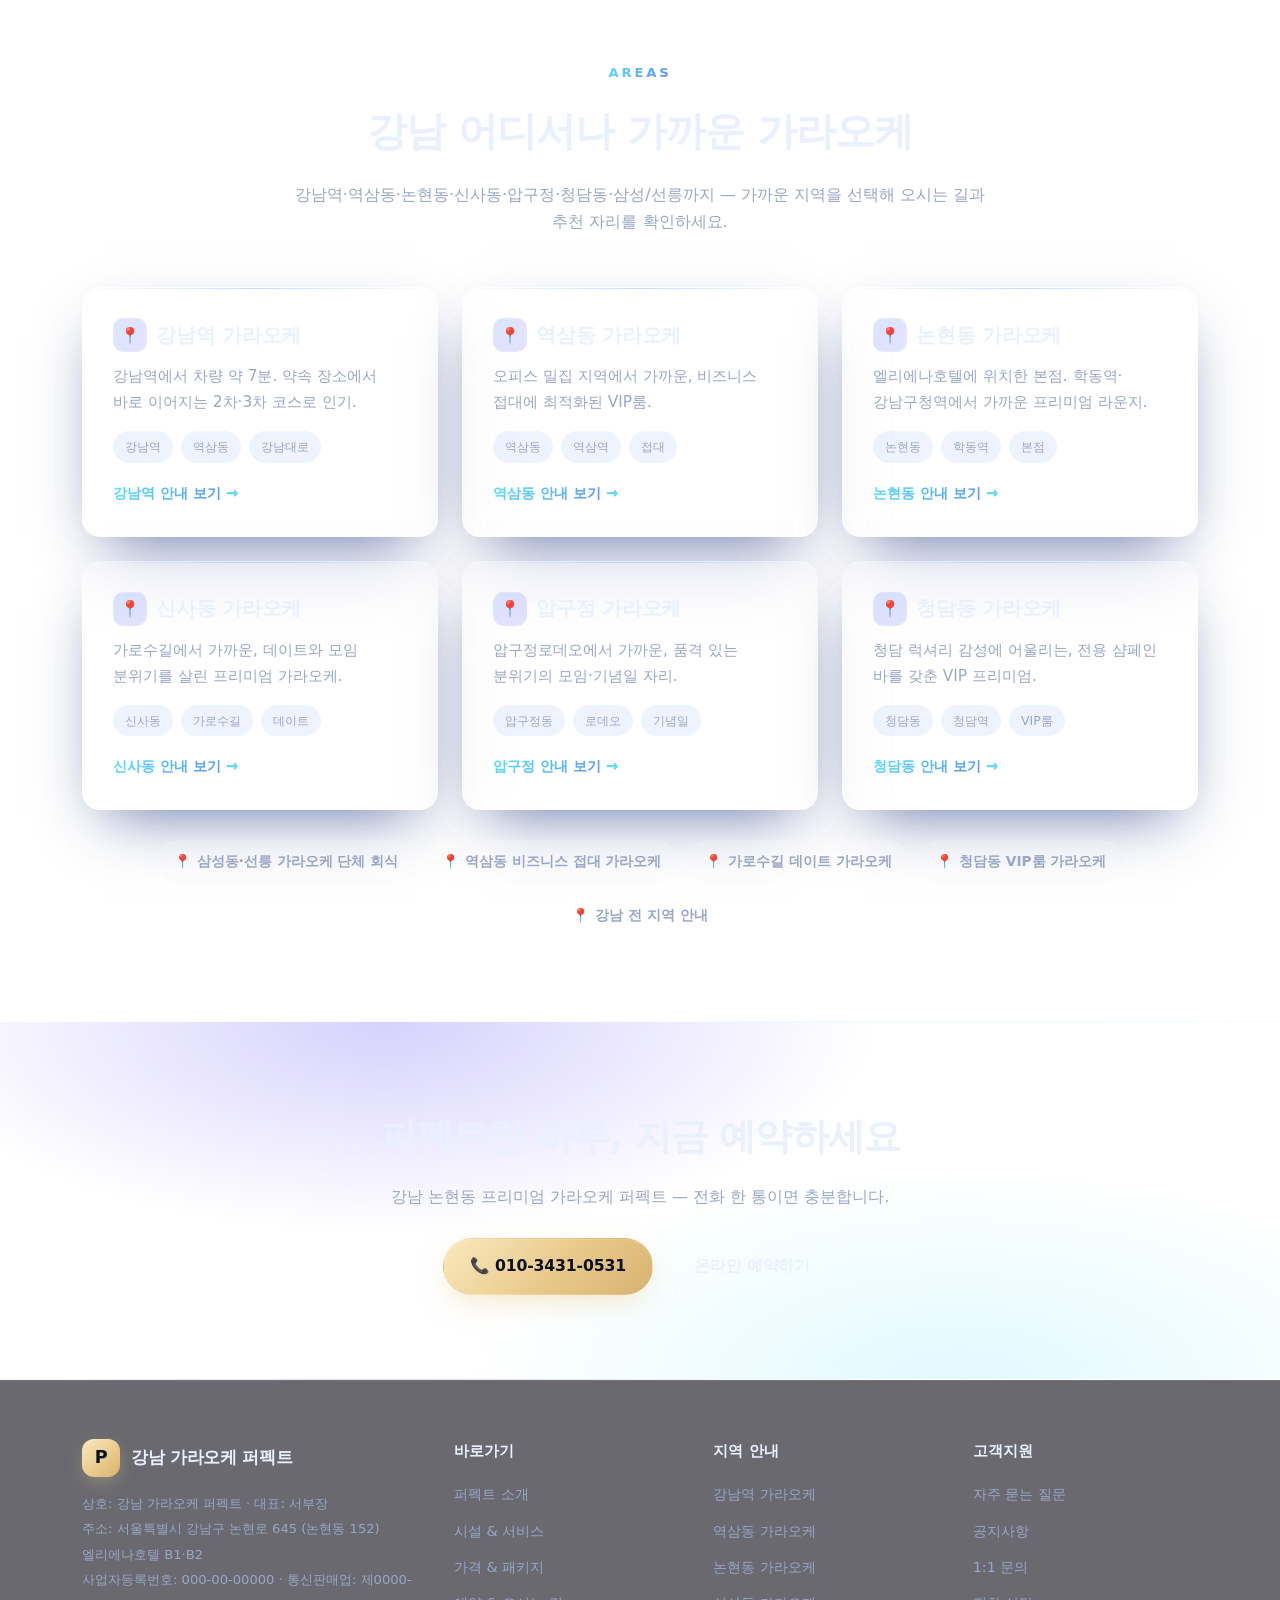
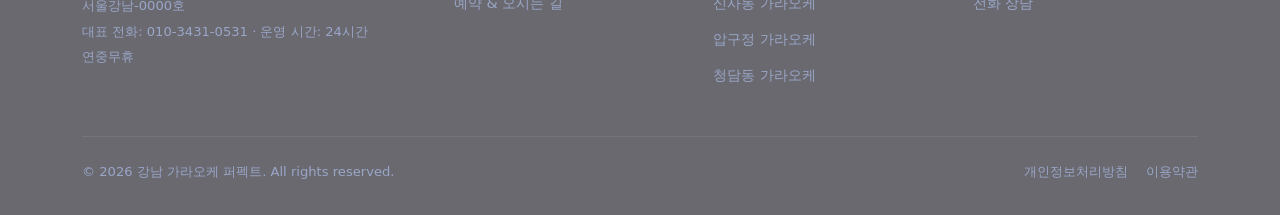
==== commit 2996f553: "메인페이지 디스크립션 문구 수정 (강남 퍼펙트 가라오케 는 다릅니다) - description / og:description / twitter:description 동일 반영  C" ====
--- a/index.html
+++ b/index.html
@@ -8,7 +8,7 @@
   <link rel="icon" href="favicon.ico" sizes="any" />
   <link rel="apple-touch-icon" href="apple-touch-icon.png" />
   <title>강남 가라오케 퍼펙트 | 24시 &amp; 연중무휴</title>
-  <meta name="description" content="강남 논현 논현동 위치. 퍼펙트는 다릅니다. 24시 상시 무료픽업. 무한 리셋 가능한 프리미엄 시스템. 전화 한 통으로 실시간 라인업 체크하세요." />
+  <meta name="description" content="강남 논현 논현동 위치. 강남 퍼펙트 가라오케 는 다릅니다. 24시 상시 무료픽업. 무한 리셋 가능한 프리미엄 시스템. 전화 한 통으로 실시간 라인업 체크하세요." />
   <meta name="keywords" content="강남 가라오케, 퍼펙트, 강남 라운지, 논현동 가라오케, VIP룸, 프리미엄 가라오케" />
   <link rel="canonical" href="https://perfectbest365.com/" />
   <meta name="robots" content="index, follow, max-image-preview:large, max-snippet:-1, max-video-preview:-1" />
@@ -20,7 +20,7 @@
   <meta property="og:type" content="business.business" />
   <meta property="og:site_name" content="강남 가라오케 퍼펙트" />
   <meta property="og:title" content="강남 가라오케 퍼펙트 | 24시 &amp; 연중무휴" />
-  <meta property="og:description" content="강남 논현 논현동 위치. 퍼펙트는 다릅니다. 24시 상시 무료픽업. 무한 리셋 가능한 프리미엄 시스템. 전화 한 통으로 실시간 라인업 체크하세요." />
+  <meta property="og:description" content="강남 논현 논현동 위치. 강남 퍼펙트 가라오케 는 다릅니다. 24시 상시 무료픽업. 무한 리셋 가능한 프리미엄 시스템. 전화 한 통으로 실시간 라인업 체크하세요." />
   <meta property="og:url" content="https://perfectbest365.com/" />
   <meta property="og:image" content="https://perfectbest365.com/images/og.jpg" />
   <meta property="og:image:width" content="1200" />
@@ -29,7 +29,7 @@
   <meta property="og:locale" content="ko_KR" />
   <meta name="twitter:card" content="summary_large_image" />
   <meta name="twitter:title" content="강남 가라오케 퍼펙트 | 24시 &amp; 연중무휴" />
-  <meta name="twitter:description" content="강남 논현 논현동 위치. 퍼펙트는 다릅니다. 24시 상시 무료픽업. 무한 리셋 가능한 프리미엄 시스템. 전화 한 통으로 실시간 라인업 체크하세요." />
+  <meta name="twitter:description" content="강남 논현 논현동 위치. 강남 퍼펙트 가라오케 는 다릅니다. 24시 상시 무료픽업. 무한 리셋 가능한 프리미엄 시스템. 전화 한 통으로 실시간 라인업 체크하세요." />
   <meta name="twitter:image" content="https://perfectbest365.com/images/og.jpg" />
 
   <link rel="preconnect" href="https://maps.google.com" />
